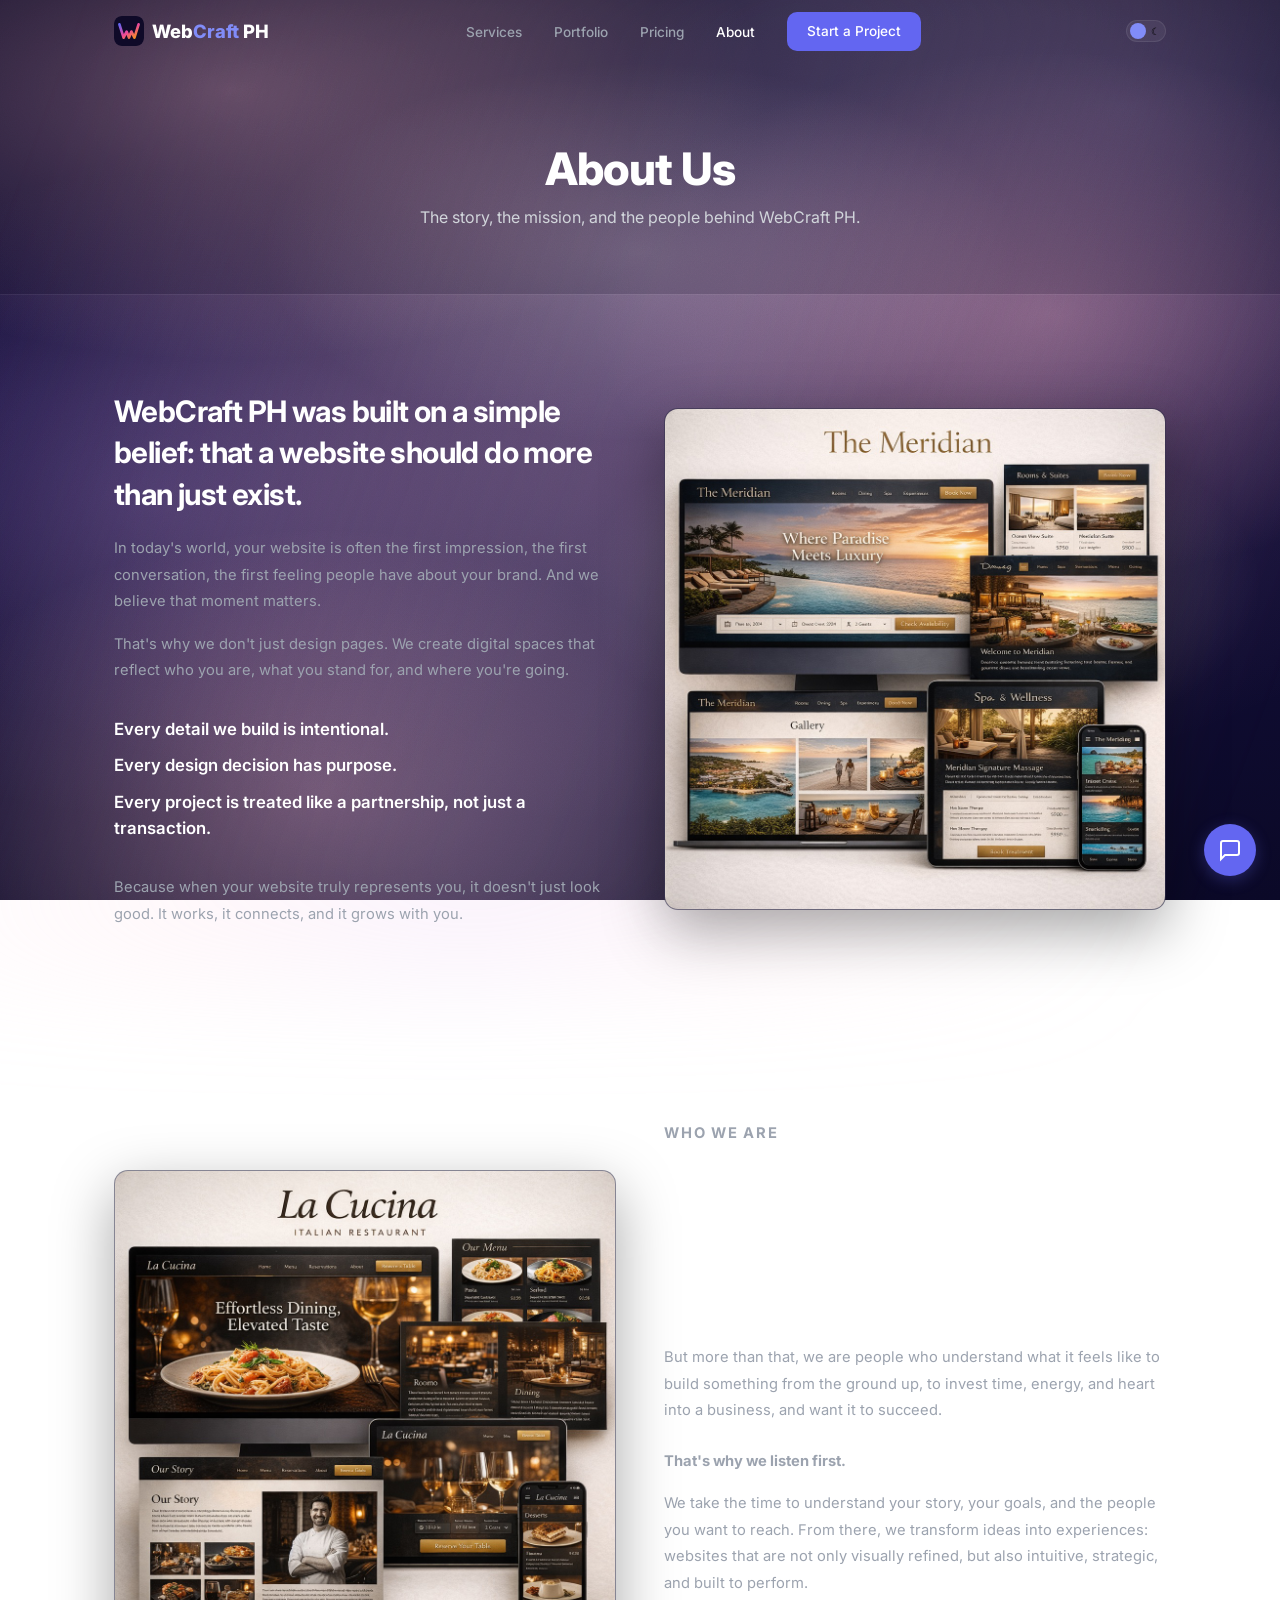
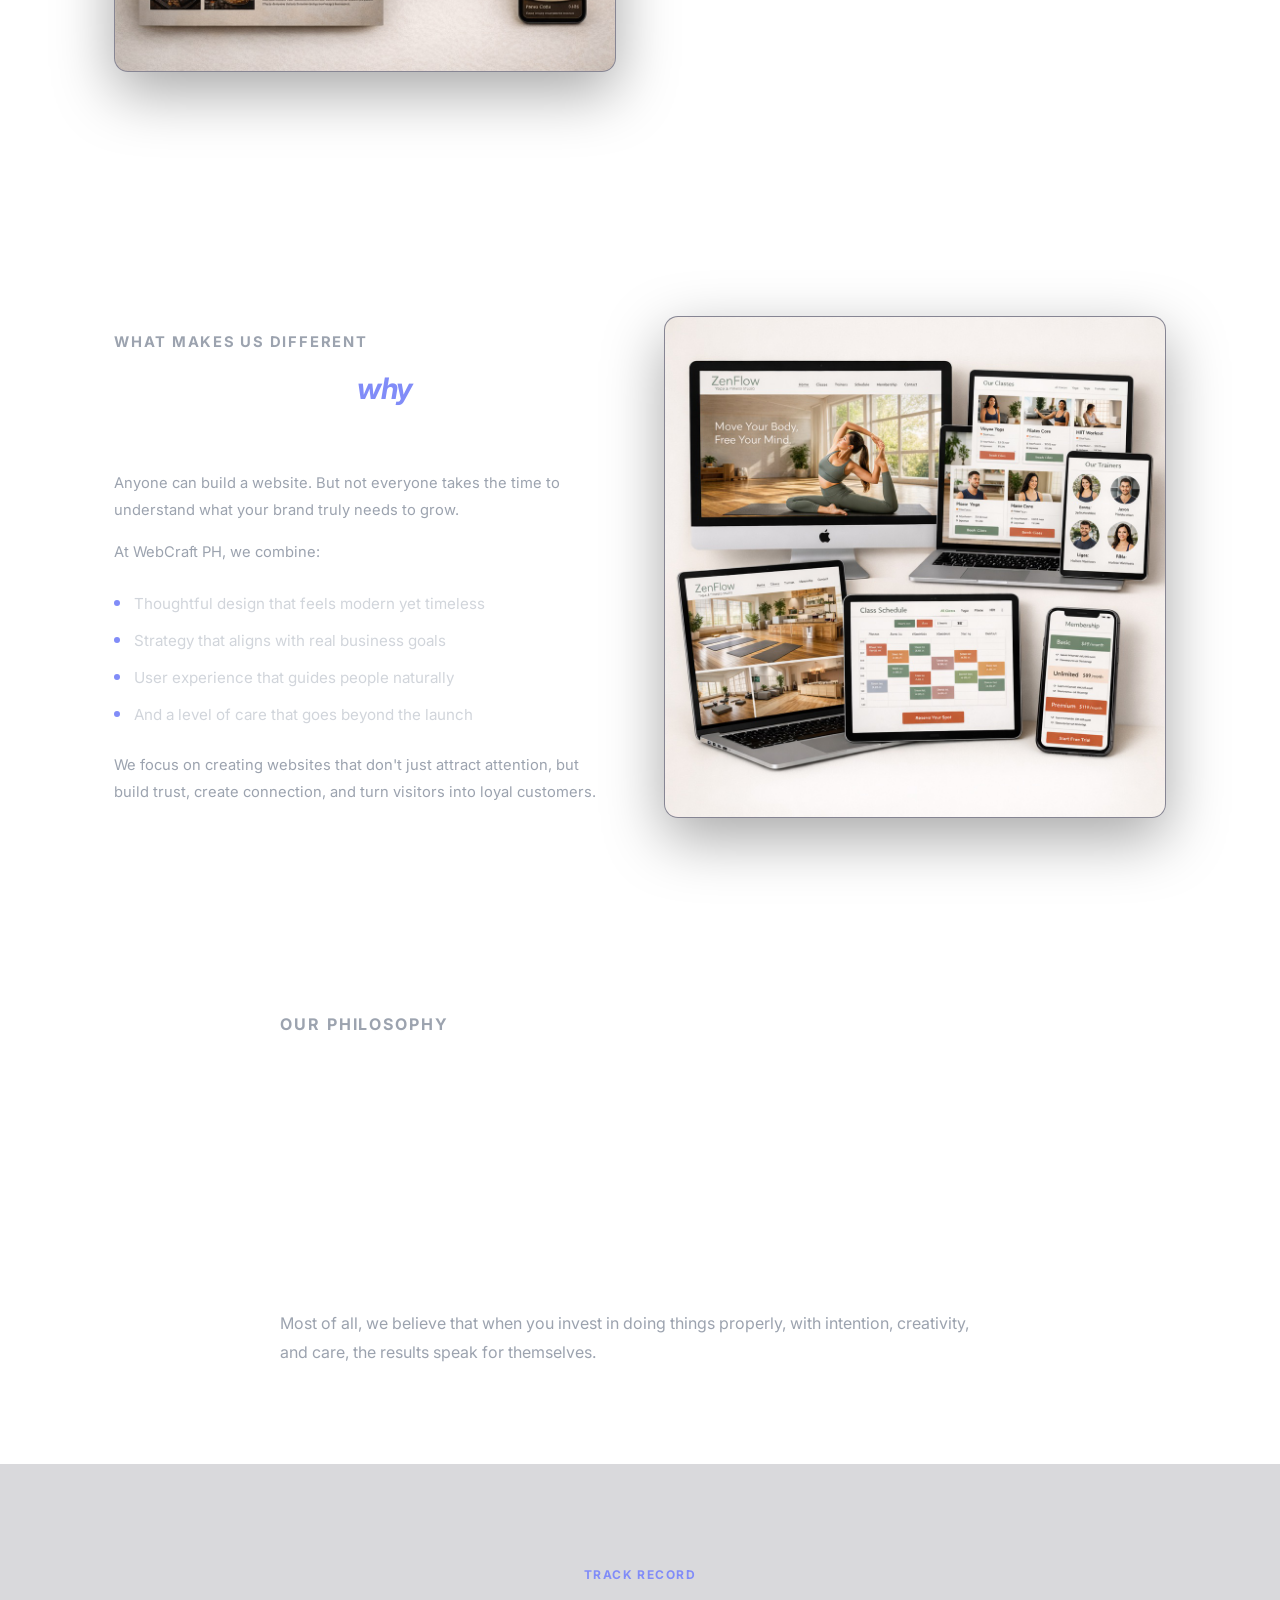
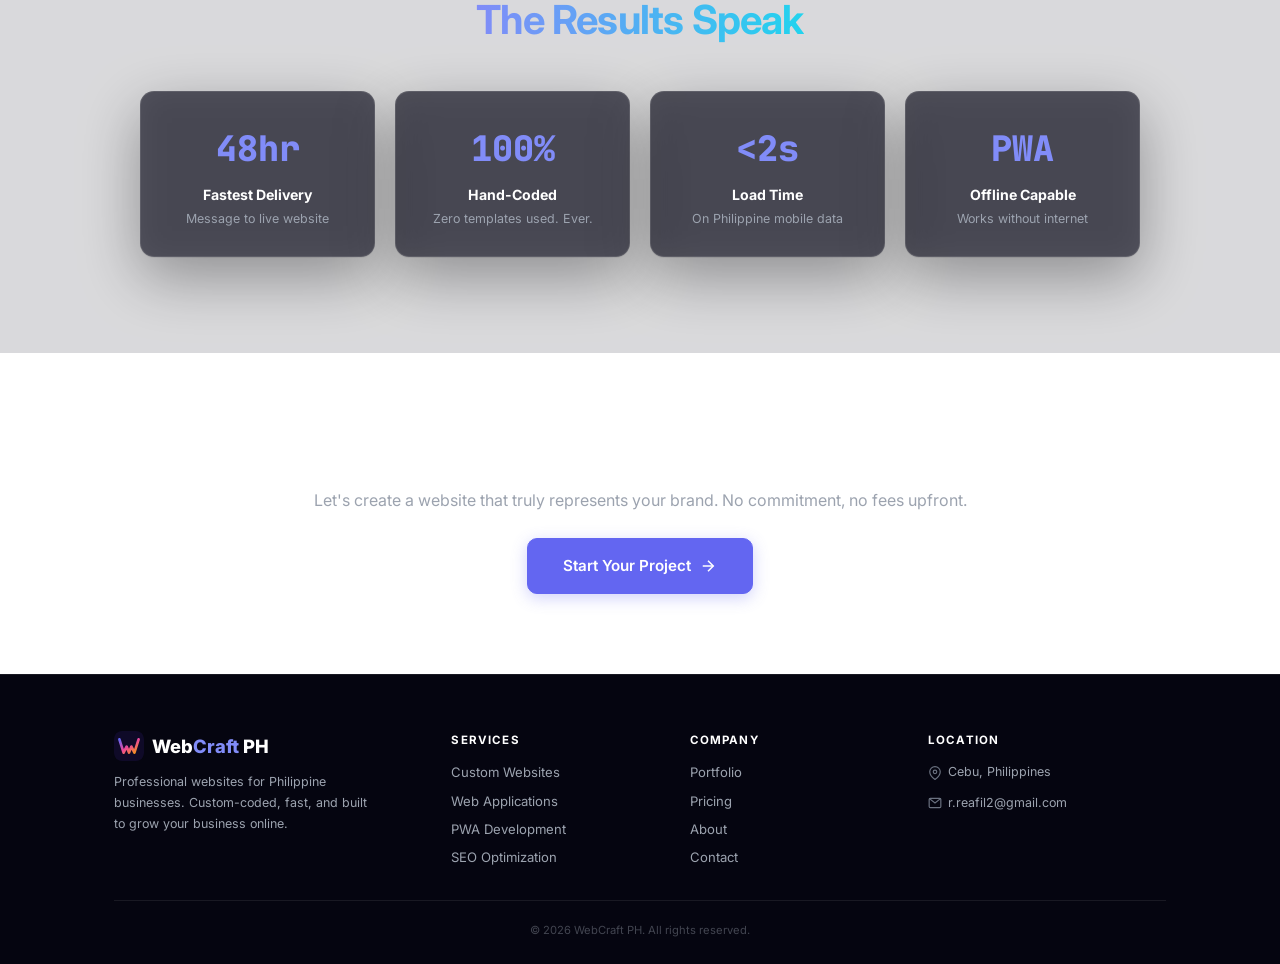
==== about.html @ 1ded0da6 "Wire new Chevron W logo site-wide — replace text W with SVG, update favicon" ====
<!DOCTYPE html>
<html lang="en">
<head>
    <meta charset="UTF-8">
    <meta name="viewport" content="width=device-width, initial-scale=1.0">
    <title>About | WebCraft PH</title>
    <meta name="description" content="We don't just design pages. We create digital spaces that reflect who you are, what you stand for, and where you're going.">
    <link rel="preconnect" href="https://fonts.googleapis.com">
    <link rel="preconnect" href="https://fonts.gstatic.com" crossorigin>
    <link href="https://fonts.googleapis.com/css2?family=Inter:wght@400;500;600;700;800;900&family=JetBrains+Mono:wght@400;500;700&display=swap" rel="stylesheet">
    <link rel="icon" href="images/logo.svg" type="image/svg+xml">
    <link rel="stylesheet" href="css/style.css">
</head>
<body class="page-about">

    <!-- NAV -->
    <nav class="nav" id="nav">
        <div class="container nav-inner">
            <a href="index.html" class="logo">
                <img src="images/logo.svg" class="logo-cube" alt="WebCraft PH" width="30" height="30">
                <span class="logo-text">Web<span class="logo-highlight">Craft</span> PH</span>
            </a>
            <button class="menu-toggle" id="menuToggle" aria-label="Menu">
                <span></span><span></span><span></span>
            </button>
            <ul class="nav-links" id="navLinks">
                <li><a href="index.html#services">Services</a></li>
                <li><a href="work.html">Portfolio</a></li>
                <li><a href="index.html#pricing">Pricing</a></li>
                <li><a href="about.html" class="active">About</a></li>
                <li><a href="contact.html#contact" class="btn btn-nav">Start a Project</a></li>
            </ul>
            <button class="theme-toggle" id="themeToggle" aria-label="Toggle theme">
                <span class="toggle-icon sun">&#9728;</span>
                <span class="toggle-icon moon">&#9790;</span>
            </button>
        </div>
    </nav>

    <!-- PAGE BANNER -->
    <section class="page-banner photo-section photo-about">
        <div class="container">
            <h1>About Us</h1>
            <p>The story, the mission, and the people behind WebCraft PH.</p>
        </div>
    </section>

    <!-- ABOUT US -->
    <section class="section">
        <div class="container">
            <div class="about-split reveal">
                <div class="about-text">
                    <h2>WebCraft PH was built on a simple belief: that a website should do more than just exist.</h2>
                    <p>In today's world, your website is often the first impression, the first conversation, the first feeling people have about your brand. And we believe that moment matters.</p>
                    <p>That's why we don't just design pages. We create digital spaces that reflect who you are, what you stand for, and where you're going.</p>
                    <div class="prose-emphasis">
                        <p>Every detail we build is intentional.</p>
                        <p>Every design decision has purpose.</p>
                        <p>Every project is treated like a partnership, not just a transaction.</p>
                    </div>
                    <p>Because when your website truly represents you, it doesn't just look good. It works, it connects, and it grows with you.</p>
                </div>
                <div class="about-image">
                    <img src="images/mockup-meridian.jpg" alt="The Meridian, Luxury Resort Website Concept" loading="lazy">
                </div>
            </div>
        </div>
    </section>

    <!-- WHO WE ARE -->
    <section class="section section-alt">
        <div class="container">
            <div class="about-split about-split-flip reveal">
                <div class="about-text">
                    <p class="section-tag">Who We Are</p>
                    <h2>We are a team of creators, thinkers, and builders who care deeply about helping brands show up with clarity and confidence online.</h2>
                    <p>But more than that, we are people who understand what it feels like to build something from the ground up, to invest time, energy, and heart into a business, and want it to succeed.</p>
                    <p class="prose-highlight">That's why we listen first.</p>
                    <p>We take the time to understand your story, your goals, and the people you want to reach. From there, we transform ideas into experiences: websites that are not only visually refined, but also intuitive, strategic, and built to perform.</p>
                    <div class="prose-emphasis">
                        <p>We don't believe in one-size-fits-all solutions.</p>
                        <p>We believe in crafting something that feels uniquely yours.</p>
                    </div>
                </div>
                <div class="about-image">
                    <img src="images/mockup-lacucina.jpg" alt="La Cucina, Italian Restaurant Website Concept" loading="lazy">
                </div>
            </div>
        </div>
    </section>

    <!-- WHAT MAKES US DIFFERENT -->
    <section class="section">
        <div class="container">
            <div class="about-split reveal">
                <div class="about-text">
                    <p class="section-tag">What Makes Us Different</p>
                    <h2>We care about the <em>why</em> behind your business.</h2>
                    <p>Anyone can build a website. But not everyone takes the time to understand what your brand truly needs to grow.</p>
                    <p>At WebCraft PH, we combine:</p>
                    <div class="prose-list">
                        <p>Thoughtful design that feels modern yet timeless</p>
                        <p>Strategy that aligns with real business goals</p>
                        <p>User experience that guides people naturally</p>
                        <p>And a level of care that goes beyond the launch</p>
                    </div>
                    <p>We focus on creating websites that don't just attract attention, but build trust, create connection, and turn visitors into loyal customers.</p>
                </div>
                <div class="about-image">
                    <img src="images/mockup-zenflow.jpg" alt="ZenFlow, Yoga & Fitness Studio Website Concept" loading="lazy">
                </div>
            </div>
        </div>
    </section>

    <!-- OUR PHILOSOPHY -->
    <section class="section section-alt">
        <div class="container">
            <div class="about-prose reveal">
                <p class="section-tag">Our Philosophy</p>
                <h2>We believe that good design is invisible. It feels natural, effortless, and right.</h2>
                <div class="prose-emphasis">
                    <p>We believe that simplicity is powerful.</p>
                    <p>We believe that clarity builds trust.</p>
                    <p>And we believe that the best digital experiences are the ones that make people stay.</p>
                </div>
                <p>Most of all, we believe that when you invest in doing things properly, with intention, creativity, and care, the results speak for themselves.</p>
            </div>
        </div>
    </section>

    <!-- RESULTS -->
    <section class="section photo-section photo-results">
        <div class="container">
            <div class="section-header reveal">
                <p class="section-tag">Track Record</p>
                <h2><span class="gradient-text">The Results Speak</span></h2>
            </div>
            <div class="results-grid reveal">
                <div class="result-card">
                    <div class="result-number">48hr</div>
                    <div class="result-label">Fastest Delivery</div>
                    <div class="result-detail">Message to live website</div>
                </div>
                <div class="result-card">
                    <div class="result-number">100%</div>
                    <div class="result-label">Hand-Coded</div>
                    <div class="result-detail">Zero templates used. Ever.</div>
                </div>
                <div class="result-card">
                    <div class="result-number">&lt;2s</div>
                    <div class="result-label">Load Time</div>
                    <div class="result-detail">On Philippine mobile data</div>
                </div>
                <div class="result-card">
                    <div class="result-number">PWA</div>
                    <div class="result-label">Offline Capable</div>
                    <div class="result-detail">Works without internet</div>
                </div>
            </div>
        </div>
    </section>

    <!-- CTA -->
    <section class="cta-banner">
        <div class="container reveal">
            <h2>Ready to Build Something Meaningful?</h2>
            <p>Let's create a website that truly represents your brand. No commitment, no fees upfront.</p>
            <a href="contact.html#contact" class="btn btn-primary btn-lg">Start Your Project <svg width="18" height="18" viewBox="0 0 24 24" fill="none" stroke="currentColor" stroke-width="2"><line x1="5" y1="12" x2="19" y2="12"/><polyline points="12 5 19 12 12 19"/></svg></a>
        </div>
    </section>

    <!-- FLOATING CHAT -->
    <a href="contact.html#contact" class="float-chat" id="floatChat" title="Start a project">
        <svg width="24" height="24" viewBox="0 0 24 24" fill="none" stroke="currentColor" stroke-width="2"><path d="M21 15a2 2 0 01-2 2H7l-4 4V5a2 2 0 012-2h14a2 2 0 012 2z"/></svg>
    </a>

    <!-- FOOTER -->
    <footer class="footer">
        <div class="container">
            <div class="footer-grid">
                <div class="footer-brand">
                    <a href="index.html" class="logo"><img src="images/logo.svg" class="logo-cube" alt="WebCraft PH" width="30" height="30"><span class="logo-text">Web<span class="logo-highlight">Craft</span> PH</span></a>
                    <p>Professional websites for Philippine businesses. Custom-coded, fast, and built to grow your business online.</p>
                </div>
                <div class="footer-col">
                    <h4>Services</h4>
                    <a href="index.html#services">Custom Websites</a>
                    <a href="index.html#services">Web Applications</a>
                    <a href="index.html#services">PWA Development</a>
                    <a href="index.html#services">SEO Optimization</a>
                </div>
                <div class="footer-col">
                    <h4>Company</h4>
                    <a href="work.html">Portfolio</a>
                    <a href="index.html#pricing">Pricing</a>
                    <a href="about.html">About</a>
                    <a href="contact.html#contact">Contact</a>
                </div>
                <div class="footer-col">
                    <h4>Location</h4>
                    <div class="footer-address"><svg width="14" height="14" viewBox="0 0 24 24" fill="none" stroke="currentColor" stroke-width="2"><path d="M21 10c0 7-9 13-9 13s-9-6-9-13a9 9 0 0118 0z"/><circle cx="12" cy="10" r="3"/></svg> Cebu, Philippines</div>
                    <div class="footer-address"><svg width="14" height="14" viewBox="0 0 24 24" fill="none" stroke="currentColor" stroke-width="2"><rect x="2" y="4" width="20" height="16" rx="2"/><path d="M22 4l-10 8L2 4"/></svg> r.reafil2@gmail.com</div>
                </div>
            </div>
            <div class="footer-bottom">
                <p>&copy; 2026 WebCraft PH. All rights reserved.</p>
            </div>
        </div>
    </footer>

    <script src="js/main.js"></script>
</body>
</html>
---- css/style.css ----
/* ========== RESET ========== */
*,*::before,*::after{box-sizing:border-box;margin:0;padding:0}

:root{
    --primary:#6366f1;--primary-dark:#4f46e5;--primary-light:#818cf8;
    --accent:#22d3ee;--green:#10b981;--purple:#a78bfa;--orange:#fb923c;
    --bg:#0a0a1a;--bg-alt:#111127;--bg-card:#16163a;
    --gray:#9ca3af;--gray-light:#d1d5db;--gray-dark:#6b7280;
    --white:#ffffff;
    --border:rgba(255,255,255,0.08);
    --radius:14px;--radius-sm:10px;--radius-xs:6px;
    --font:'Inter',system-ui,-apple-system,sans-serif;
    --mono:'JetBrains Mono','Fira Code',monospace;
}

html{scroll-behavior:smooth}
body{font-family:var(--font);color:var(--gray-light);line-height:1.65;background:var(--bg);-webkit-font-smoothing:antialiased;overflow-x:hidden}
.container{max-width:1100px;margin:0 auto;padding:0 1.5rem}
h1,h2,h3{line-height:1.15;letter-spacing:-0.02em;color:var(--white)}
h1{font-size:clamp(2.2rem,5.5vw,3.8rem);font-weight:800}
h2{font-size:clamp(1.6rem,3.5vw,2.5rem);font-weight:700}
h3{font-size:1.15rem;font-weight:600}
a{color:var(--primary-light);text-decoration:none}

/* ========== ANIMATIONS ========== */
.reveal{opacity:0;transform:translateY(30px);transition:opacity .7s ease,transform .7s ease}
.reveal.visible{opacity:1;transform:translateY(0)}

/* Staggered card animations */
.reveal.visible .bento-card,
.reveal.visible .proc-card,
.reveal.visible .p3-card,
.reveal.visible .result-card{opacity:0;animation:cardSlideUp .6s ease forwards}
.reveal.visible .bento-card:nth-child(1),.reveal.visible .proc-card:nth-child(1),.reveal.visible .p3-card:nth-child(1),.reveal.visible .result-card:nth-child(1){animation-delay:.05s}
.reveal.visible .bento-card:nth-child(2),.reveal.visible .proc-card:nth-child(2),.reveal.visible .p3-card:nth-child(2),.reveal.visible .result-card:nth-child(2){animation-delay:.12s}
.reveal.visible .bento-card:nth-child(3),.reveal.visible .proc-card:nth-child(3),.reveal.visible .p3-card:nth-child(3),.reveal.visible .result-card:nth-child(3){animation-delay:.19s}
.reveal.visible .bento-card:nth-child(4),.reveal.visible .result-card:nth-child(4){animation-delay:.26s}
.reveal.visible .bento-card:nth-child(5),.reveal.visible .result-card:nth-child(5){animation-delay:.33s}
.reveal.visible .result-card:nth-child(6){animation-delay:.4s}
@keyframes cardSlideUp{from{opacity:0;transform:translateY(24px)}to{opacity:1;transform:translateY(0)}}

/* Gradient text shimmer for key headings */
.gradient-text{background:linear-gradient(90deg,var(--primary-light),var(--accent),var(--purple),var(--primary-light));background-size:300% 100%;-webkit-background-clip:text;-webkit-text-fill-color:transparent;background-clip:text;animation:shimmer 6s ease infinite}
@keyframes shimmer{0%,100%{background-position:0% 50%}50%{background-position:100% 50%}}

/* Hero entrance sequence */
@keyframes heroFade{from{opacity:0}to{opacity:1}}
@keyframes heroSlide{from{opacity:0;transform:translateY(20px)}to{opacity:1;transform:translateY(0)}}

/* Trusted logos slide */
.trusted-logos{animation:fadeSlideRight 1s ease .3s both}
@keyframes fadeSlideRight{from{opacity:0;transform:translateX(-20px)}to{opacity:1;transform:translateX(0)}}

/* Showcase slide-in from sides */
.showcase.reveal{transform:translateX(-40px);opacity:0}
.showcase.showcase-flip.reveal{transform:translateX(40px);opacity:0}
.showcase.reveal.visible,.showcase.showcase-flip.reveal.visible{transform:translateX(0);opacity:1;transition:opacity .8s ease,transform .8s ease}

/* Floating badge pulse */
.showcase-badge{animation:badgePulse 3s ease infinite}
@keyframes badgePulse{0%,100%{box-shadow:0 0 0 0 transparent}50%{box-shadow:0 0 12px rgba(99,102,241,0.15)}}

/* Smooth hover lift on all interactive cards */
.showcase:hover{box-shadow:0 20px 60px rgba(0,0,0,0.3);border-color:rgba(99,102,241,0.15);transition:box-shadow .4s,border-color .4s}

/* ========== PHOTO SECTIONS ========== */
.photo-section{position:relative;overflow:hidden}
.photo-section::before{content:'';position:absolute;inset:0;z-index:0}
.photo-section .container{position:relative;z-index:1}

.photo-problem{background:url('../images/problem-bg.jpg') center/cover no-repeat fixed}
.photo-problem::before{background:rgba(6,6,20,0.85)}

.photo-process{background:url('../images/process-bg.jpg') center/cover no-repeat fixed}
.photo-process::before{background:rgba(6,6,20,0.82)}

.photo-about{background:url('../images/about-bg.jpg') center/cover no-repeat fixed}
.photo-about::before{background:rgba(6,6,20,0.82)}

.photo-results{background:url('../images/results-bg.jpg') center/cover no-repeat fixed}
.photo-results::before{background:rgba(6,6,20,0.78)}

.photo-contact{background:url('../images/contact-bg.jpg') center/cover no-repeat fixed}
.photo-contact::before{background:rgba(6,6,20,0.83)}

/* Disable parallax on mobile (performance) */
@media(max-width:768px){
    .photo-problem,.photo-process,.photo-about,.photo-results,.photo-contact{background-attachment:scroll}
}

.photo-section .section-header h2,.photo-section .section-header p:not(.section-tag),
.photo-section .contact-left h2,.photo-section .contact-left > p,
.photo-section .cp,.photo-section .contact-link{color:#e5e7eb}
.photo-section .section-header h2,.photo-section .contact-left h2{color:#ffffff}
.photo-section .result-card,.photo-section .about-card,.photo-section .contact-right{background:rgba(10,10,26,0.65);backdrop-filter:blur(16px);border-color:rgba(255,255,255,0.1)}
.photo-section .proc-card{background:rgba(10,10,26,0.7);backdrop-filter:blur(16px);border-color:rgba(255,255,255,0.1)}
.photo-section .problem-card{background:rgba(10,10,26,0.65);backdrop-filter:blur(16px);border-color:rgba(255,255,255,0.1)}

/* ========== BUTTONS ========== */
.btn{display:inline-flex;align-items:center;justify-content:center;gap:.5rem;padding:.75rem 1.8rem;border-radius:var(--radius-sm);font-weight:600;font-size:.9rem;cursor:pointer;transition:all .25s ease;border:1.5px solid transparent;text-align:center}
.btn-lg{padding:.9rem 2.2rem;font-size:.95rem}
.btn-primary{background:var(--primary);color:var(--white);border-color:var(--primary);box-shadow:0 4px 16px rgba(99,102,241,0.3)}
.btn-primary:hover{background:var(--primary-dark);border-color:var(--primary-dark);transform:translateY(-3px);box-shadow:0 12px 32px rgba(99,102,241,0.4)}
.btn-outline{background:transparent;color:var(--white);border-color:rgba(255,255,255,0.2)}
.btn-outline:hover{border-color:rgba(255,255,255,0.4);background:rgba(255,255,255,0.05);transform:translateY(-2px)}
.btn-sm{padding:.55rem 1.2rem;font-size:.82rem;border-radius:var(--radius-xs);gap:.35rem}
.btn-full{width:100%}
.btn-nav{background:var(--primary);color:var(--white)!important;padding:.45rem 1.2rem;border-radius:var(--radius-sm)}
.btn-nav:hover{background:var(--primary-dark);transform:translateY(-2px)}

.btn-green{background:#0e7c4a;color:var(--white);border-color:#0e7c4a}.btn-green:hover{background:#0a6038;transform:translateY(-2px)}
.btn-purple{background:#7c3aed;color:var(--white);border-color:#7c3aed}.btn-purple:hover{background:#6d28d9;transform:translateY(-2px)}
.btn-brown{background:#8B7355;color:var(--white);border-color:#8B7355}.btn-brown:hover{background:#6d5a43;transform:translateY(-2px)}
.btn-cyan{background:#0891b2;color:var(--white);border-color:#0891b2}.btn-cyan:hover{background:#0e7490;transform:translateY(-2px)}
.btn-amber{background:#d97706;color:var(--white);border-color:#d97706}.btn-amber:hover{background:#b45309;transform:translateY(-2px)}
.btn-emerald{background:#16a34a;color:var(--white);border-color:#16a34a}.btn-emerald:hover{background:#15803d;transform:translateY(-2px)}

/* ========== NAV ========== */
.nav{position:fixed;top:0;left:0;right:0;z-index:1000;padding:.75rem 0;transition:all .3s}
.nav.scrolled{background:rgba(10,10,26,0.95);backdrop-filter:blur(16px);border-bottom:1px solid var(--border)}
.nav-inner{display:flex;align-items:center;justify-content:space-between}
.logo{display:flex;align-items:center;gap:.5rem;color:var(--white);font-size:1.15rem;font-weight:800}
.logo-cube{display:inline-block;width:30px;height:30px;border-radius:8px;object-fit:contain}
.logo-highlight{color:var(--primary-light)}
.nav-links{display:flex;align-items:center;list-style:none;gap:2rem}
.nav-links a{color:var(--gray);font-weight:500;font-size:.85rem;transition:color .2s}
.nav-links a:hover{color:var(--white)}
.nav-links .btn::after{display:none}
.menu-toggle{display:none;flex-direction:column;justify-content:space-between;background:none;border:none;cursor:pointer;width:24px;height:16px}
.menu-toggle span{display:block;width:100%;height:2px;background:var(--white);border-radius:2px;transition:.3s}

/* ========== HERO (portrait style) ========== */
.hero-portrait{position:relative;min-height:100vh;padding:7rem 0 3rem;overflow:hidden;background:
    radial-gradient(ellipse 70% 50% at 20% 30%,#fde4ec 0%,rgba(253,228,236,0) 60%),
    radial-gradient(ellipse 55% 45% at 85% 20%,#f6a4bb 0%,rgba(246,164,187,0) 65%),
    radial-gradient(ellipse 60% 55% at 75% 85%,#a8235e 0%,rgba(168,35,94,0) 70%),
    radial-gradient(ellipse 50% 45% at 15% 95%,#c73666 0%,rgba(199,54,102,0) 65%),
    linear-gradient(160deg,#fce7ef 0%,#f4b3c7 35%,#d96288 65%,#8c1d4a 100%);
    color:#0f0f2e}
/* Grain overlay for premium texture (~4% opacity) */
.hero-portrait::before{content:"";position:absolute;inset:0;pointer-events:none;z-index:1;opacity:.18;mix-blend-mode:overlay;background-image:url("data:image/svg+xml,%3Csvg xmlns='http://www.w3.org/2000/svg' width='160' height='160'%3E%3Cfilter id='n'%3E%3CfeTurbulence type='fractalNoise' baseFrequency='0.9' numOctaves='2' stitchTiles='stitch'/%3E%3CfeColorMatrix values='0 0 0 0 0 0 0 0 0 0 0 0 0 0 0 0 0 0 0.55 0'/%3E%3C/filter%3E%3Crect width='100%25' height='100%25' filter='url(%23n)'/%3E%3C/svg%3E")}
/* Soft top fade to ease into the nav, bottom fade to next section */
.hero-portrait::after{content:"";position:absolute;inset:0;pointer-events:none;z-index:1;background:linear-gradient(180deg,rgba(253,228,236,0.35) 0%,rgba(255,255,255,0) 20%,rgba(255,255,255,0) 80%,rgba(140,29,74,0.18) 100%)}
.hero-portrait .hp-inner{position:relative;z-index:2;text-align:center;max-width:1200px}
/* Organic blurred shapes — silky 3D depth */
.hp-orb{position:absolute;border-radius:50%;filter:blur(90px);pointer-events:none;z-index:0;mix-blend-mode:screen}
.hp-orb-pink{width:620px;height:620px;top:-140px;right:-120px;background:radial-gradient(circle,#ffe1ea 0%,rgba(255,225,234,0) 70%)}
.hp-orb-lavender{width:720px;height:520px;top:35%;left:-180px;background:radial-gradient(ellipse,#ffb7ce 0%,rgba(255,183,206,0) 70%)}
.hp-orb-peach{width:520px;height:420px;bottom:-120px;right:15%;background:radial-gradient(ellipse,#ffd0a8 0%,rgba(255,208,168,0) 70%)}
/* Soft radial glow behind the face */
.hp-stage::before{content:"";position:absolute;left:50%;top:38%;transform:translate(-50%,-50%);width:min(640px,95%);height:min(640px,95%);background:radial-gradient(circle,rgba(255,237,230,0.7) 0%,rgba(255,200,220,0.35) 35%,rgba(255,200,220,0) 70%);filter:blur(20px);pointer-events:none;z-index:1}

.hp-eyebrow{display:inline-flex;align-items:center;gap:.6rem;font-size:.78rem;font-weight:700;letter-spacing:.04em;padding:.5rem 1.25rem;border-radius:50px;background:linear-gradient(90deg,rgba(255,255,255,0.88),rgba(255,235,245,0.88));backdrop-filter:blur(8px);margin-bottom:1.25rem;opacity:0;animation:heroFade .8s ease .2s forwards;position:relative;box-shadow:0 6px 22px rgba(180,40,100,0.18);color:#1a0e3a}
.hp-eyebrow::before{content:"";position:absolute;inset:0;border-radius:inherit;padding:1.5px;background:linear-gradient(90deg,#6366f1 0%,#ec4899 50%,#f59e0b 100%);-webkit-mask:linear-gradient(#000 0 0) content-box,linear-gradient(#000 0 0);-webkit-mask-composite:xor;mask:linear-gradient(#000 0 0) content-box,linear-gradient(#000 0 0);mask-composite:exclude;pointer-events:none}
.hp-eyebrow span{background:linear-gradient(90deg,#6366f1,#ec4899);-webkit-background-clip:text;background-clip:text;color:transparent;font-weight:800;font-size:1rem}

.hp-headline{font-family:'Inter',sans-serif;font-weight:900;font-size:clamp(2.8rem,8vw,6.2rem);line-height:.95;letter-spacing:-.02em;color:#0a0820;margin:0;text-transform:uppercase;opacity:0;animation:heroSlide .8s ease .35s forwards}
.hp-name{display:inline-block}
.hp-tag{font-family:Georgia,'Times New Roman',serif;font-style:italic;font-weight:400;font-size:clamp(1.6rem,4vw,3.2rem);color:#1a1433;margin:.35rem 0 0;opacity:0;animation:heroFade .8s ease .55s forwards}

.hp-stage{position:relative;margin:-1rem auto 0;height:clamp(420px,50vw,560px);max-width:1100px;opacity:0;animation:heroScale 1s ease .5s forwards}
@keyframes heroScale{from{opacity:0;transform:scale(.96)}to{opacity:1;transform:scale(1)}}
.hp-portrait{position:absolute;left:50%;bottom:0;transform:translateX(-50%);height:100%;width:auto;max-width:min(520px,90%);object-fit:contain;object-position:bottom center;z-index:2;filter:drop-shadow(0 30px 60px rgba(62,37,91,0.22))}

.hp-card{position:absolute;z-index:3;background:rgba(255,255,255,0.72);backdrop-filter:blur(14px);border:1px solid rgba(255,255,255,0.9);border-radius:20px;padding:1.1rem 1.25rem;box-shadow:0 16px 40px rgba(62,37,91,0.12);max-width:280px}
.hp-card-left{left:1rem;bottom:18%;animation:floatLeft 7s ease-in-out infinite}
.hp-card-right{right:1rem;bottom:24%;max-width:300px;animation:floatRight 8s ease-in-out infinite;text-align:left}
.hp-card p{font-size:.82rem;line-height:1.55;color:#4b4663;margin:.6rem 0 0}

.hp-card-head{display:flex;align-items:center;gap:.7rem}
.hp-avatars{display:flex}
.hp-av{width:26px;height:26px;border-radius:50%;border:2px solid #fff;margin-left:-8px;box-shadow:0 2px 6px rgba(0,0,0,0.08)}
.hp-av:first-child{margin-left:0}
.hp-av-1{background:linear-gradient(135deg,#f9a8d4,#ec4899)}
.hp-av-2{background:linear-gradient(135deg,#c4b5fd,#8b5cf6)}
.hp-av-3{background:linear-gradient(135deg,#fdba74,#f97316)}
.hp-card-stat{font-weight:800;font-size:1rem;color:#0a0820;line-height:1.1}
.hp-card-stat-sub{font-size:.7rem;color:#6b6583;margin-top:.15rem}

.hp-bookcall{display:inline-flex;align-items:center;gap:.6rem;margin-top:.9rem;padding:.7rem 1.25rem;background:#0a0820;color:#fff;border-radius:50px;font-weight:600;font-size:.9rem;text-decoration:none;transition:transform .25s ease,box-shadow .25s ease}
.hp-bookcall:hover{transform:translateY(-2px);box-shadow:0 12px 28px rgba(10,8,32,0.3)}
.hp-bookcall-icn{width:26px;height:26px;border-radius:50%;background:#fff;color:#0a0820;display:inline-flex;align-items:center;justify-content:center}

.hp-logos{display:flex;flex-wrap:wrap;justify-content:center;gap:1.5rem 2.2rem;padding-top:1.5rem;border-top:1px solid rgba(255,255,255,0.2);margin-top:.5rem;opacity:0;animation:heroFade 1s ease .9s forwards}
.hp-logo{font-size:.85rem;font-weight:700;color:#fff;letter-spacing:.02em;text-shadow:0 1px 3px rgba(80,10,40,0.35)}

@keyframes floatLeft{0%,100%{transform:translateY(0)}50%{transform:translateY(-10px)}}
@keyframes floatRight{0%,100%{transform:translateY(0)}50%{transform:translateY(-8px)}}

/* Light mode — hero keeps its own palette */
body.light-mode .hero-portrait{background:
    radial-gradient(ellipse 70% 50% at 20% 30%,#fde4ec 0%,rgba(253,228,236,0) 60%),
    radial-gradient(ellipse 55% 45% at 85% 20%,#f6a4bb 0%,rgba(246,164,187,0) 65%),
    radial-gradient(ellipse 60% 55% at 75% 85%,#a8235e 0%,rgba(168,35,94,0) 70%),
    radial-gradient(ellipse 50% 45% at 15% 95%,#c73666 0%,rgba(199,54,102,0) 65%),
    linear-gradient(160deg,#fce7ef 0%,#f4b3c7 35%,#d96288 65%,#8c1d4a 100%);
    color:#0f0f2e}

/* Nav adjustments when sitting over the light portrait hero */
body:has(.hero-portrait) .nav:not(.scrolled) .logo{color:#0a0820}
body:has(.hero-portrait) .nav:not(.scrolled) .nav-links a{color:#4b4663}
body:has(.hero-portrait) .nav:not(.scrolled) .nav-links a:hover{color:#6366f1}
body:has(.hero-portrait) .nav:not(.scrolled) .menu-toggle span{background:#0a0820}

/* ========== SECTIONS ========== */
.section{padding:6rem 0;position:relative}
.section-alt{background:var(--bg-alt)}
.section-header{text-align:center;margin-bottom:3rem}
.section-header p:not(.section-tag){color:var(--gray);font-size:1rem;margin-top:.5rem;max-width:460px;margin-left:auto;margin-right:auto}
.section-tag{font-size:.75rem;font-weight:700;color:var(--primary-light);text-transform:uppercase;letter-spacing:.12em;margin-bottom:.75rem;display:inline-block}

/* ========== TRUSTED BY ========== */
.trusted-section{padding:3rem 0;background:var(--bg-alt);border-top:1px solid var(--border);border-bottom:1px solid var(--border)}
.trusted-label{text-align:center;font-size:.75rem;font-weight:600;text-transform:uppercase;letter-spacing:.12em;color:var(--gray-dark);margin-bottom:1.5rem}
.trusted-logos{display:flex;align-items:center;justify-content:center;gap:2rem;flex-wrap:wrap}
.trusted-logo{display:flex;align-items:center;gap:.5rem;color:var(--gray);text-decoration:none;font-size:.82rem;font-weight:600;transition:all .25s;padding:.4rem .6rem;border-radius:var(--radius-xs)}
.trusted-logo:hover{color:var(--white);transform:translateY(-2px)}
.tl-icon{width:28px;height:28px;border-radius:7px;display:flex;align-items:center;justify-content:center;font-size:.72rem;font-weight:900;color:#fff;flex-shrink:0}

/* ========== PROBLEM ========== */
.problem-card{max-width:680px;margin:0 auto;background:var(--bg-card);border:1px solid var(--border);border-radius:var(--radius);padding:3rem;text-align:center}
.problem-card h2{font-size:clamp(1.2rem,2.8vw,1.65rem);margin-bottom:1rem}
.problem-card p{color:var(--gray);font-size:.92rem;max-width:500px;margin:0 auto;line-height:1.75}

/* ========== SERVICES SECTION ========== */
.services-section{position:relative;overflow:hidden}
.services-glow{position:absolute;top:50%;left:50%;transform:translate(-50%,-50%);width:700px;height:700px;background:radial-gradient(circle,rgba(99,102,241,0.06) 0%,transparent 70%);pointer-events:none;z-index:0}

/* ========== EXPERIENCE GRID ========== */
.exp-grid{display:grid;grid-template-columns:repeat(3,1fr);gap:1.5rem}
.exp-card{background:rgba(24,20,50,0.55);backdrop-filter:blur(18px);border:1px solid rgba(255,255,255,0.1);border-radius:32px 8px 32px 8px;padding:2rem;transition:transform .5s cubic-bezier(.2,.8,.2,1),box-shadow .4s ease,border-color .3s ease;position:relative;overflow:hidden}
.exp-card:nth-child(2){border-radius:8px 32px 8px 32px;transform:rotate(.8deg)}
.exp-card:nth-child(3){border-radius:32px 32px 8px 8px;transform:rotate(-.6deg)}
.exp-card:nth-child(4){border-radius:8px 8px 32px 32px;transform:rotate(.5deg)}
.exp-card:nth-child(5){border-radius:32px 8px 8px 32px;transform:rotate(-.4deg)}
.exp-card::before{content:"";position:absolute;inset:-1px;border-radius:inherit;padding:1px;background:linear-gradient(135deg,transparent 40%,rgba(236,72,153,0.4) 60%,rgba(99,102,241,0.4) 100%);-webkit-mask:linear-gradient(#000 0 0) content-box,linear-gradient(#000 0 0);-webkit-mask-composite:xor;mask:linear-gradient(#000 0 0) content-box,linear-gradient(#000 0 0);mask-composite:exclude;opacity:0;transition:opacity .4s ease;pointer-events:none}
.exp-card:hover{transform:translateY(-8px) rotate(0deg);border-color:rgba(255,255,255,0.18);box-shadow:0 28px 70px rgba(236,72,153,0.18),0 10px 30px rgba(99,102,241,0.12)}
.exp-card:hover::before{opacity:1}
.exp-card h3{font-size:1.1rem;margin-bottom:.5rem}
.exp-card p{color:var(--gray);font-size:.88rem;line-height:1.7}

/* Icon circles */
.exp-icon-wrap{width:48px;height:48px;border-radius:12px;display:flex;align-items:center;justify-content:center;margin-bottom:1.25rem;background:rgba(99,102,241,0.1);color:var(--primary-light);border:1px solid rgba(99,102,241,0.15)}
.exp-icon-cyan{background:rgba(34,211,238,0.08);color:var(--accent);border-color:rgba(34,211,238,0.15)}
.exp-icon-purple{background:rgba(167,139,250,0.08);color:var(--purple);border-color:rgba(167,139,250,0.15)}
.exp-icon-green{background:rgba(16,185,129,0.08);color:var(--green);border-color:rgba(16,185,129,0.15)}
.exp-icon-warm{background:rgba(251,146,60,0.08);color:var(--orange);border-color:rgba(251,146,60,0.15)}

/* Hero card */
.exp-hero{grid-row:span 2;display:flex;flex-direction:column;background:linear-gradient(160deg,rgba(24,20,50,0.65) 0%,rgba(99,102,241,0.18) 100%);border-color:rgba(99,102,241,0.25);border-radius:40px 12px 40px 12px;transform:rotate(-.3deg)}
.exp-wide{transform:none !important;border-radius:32px !important}
.exp-hero h3{font-size:1.35rem}
.exp-hero p{font-size:.95rem;flex:1}
.exp-hero .exp-icon-wrap{width:56px;height:56px;border-radius:14px}
.exp-link{display:inline-flex;align-items:center;gap:.4rem;margin-top:1.25rem;font-size:.85rem;font-weight:600;color:var(--primary-light);transition:gap .2s}
.exp-link:hover{gap:.7rem}

/* Wide card */
.exp-wide{grid-column:span 3}
.exp-wide-inner{display:grid;grid-template-columns:1fr auto;gap:2.5rem;align-items:center}
.exp-tags{display:flex;flex-direction:column;gap:.5rem}
.exp-tags span{display:inline-block;padding:.5rem 1rem;font-size:.78rem;font-weight:600;color:var(--gray-light);background:rgba(255,255,255,0.03);border:1px solid var(--border);border-radius:50px;text-align:center;transition:border-color .3s}
.exp-tags span:hover{border-color:rgba(99,102,241,0.25)}

/* Light mode */
body.light-mode .exp-card{background:#fff;border-color:#e5e7eb}
body.light-mode .exp-hero{background:linear-gradient(160deg,#fff 0%,rgba(99,102,241,0.04) 100%);border-color:rgba(99,102,241,0.15)}
body.light-mode .exp-tags span{background:#f9fafb;border-color:#e5e7eb}

@media(max-width:900px){
    .exp-grid{grid-template-columns:1fr 1fr}
    .exp-hero{grid-row:span 1}
    .exp-wide{grid-column:span 2}
    .exp-wide-inner{grid-template-columns:1fr}
}
@media(max-width:768px){
    .exp-grid{grid-template-columns:1fr}
    .exp-wide{grid-column:span 1}
}

/* ========== PORTFOLIO SHOWCASE ========== */
.showcase{display:grid;grid-template-columns:1fr 1fr;gap:3rem;align-items:center;margin-bottom:4rem;padding:2.5rem;background:var(--bg-card);border-radius:var(--radius);border:1px solid var(--border)}
.showcase:last-of-type{margin-bottom:0}
.showcase-flip{direction:rtl}
.showcase-flip > *{direction:ltr}
.showcase-visual{position:relative}

/* Browser mock */
.browser-mock{border-radius:10px;overflow:hidden;box-shadow:0 16px 48px rgba(0,0,0,0.3);border:1px solid rgba(255,255,255,0.06)}
.bm-bar{display:flex;align-items:center;gap:10px;padding:.5rem .85rem;background:#1a1a30}
.bm-dots{display:flex;gap:5px}
.bm-dots i{width:8px;height:8px;border-radius:50%;display:block}
.bm-dots i:nth-child(1){background:#ff5f57}
.bm-dots i:nth-child(2){background:#febc2e}
.bm-dots i:nth-child(3){background:#28c840}
.bm-url{display:flex;align-items:center;gap:5px;flex:1;background:rgba(255,255,255,0.05);padding:.2rem .6rem;border-radius:4px;font-size:.68rem;font-family:var(--mono);color:var(--gray)}
.bm-url svg{opacity:.5;flex-shrink:0}
.bm-body{padding:1.25rem;min-height:220px}
.crm-body{background:linear-gradient(160deg,#7c3aed,#5b21b6)}
.bm-body-iframe{height:240px;overflow:hidden;position:relative}
.bm-body-iframe iframe{width:200%;height:200%;border:none;transform:scale(0.5);transform-origin:top left;pointer-events:none}

/* Mock elements */
.mock-nav{height:6px;background:rgba(255,255,255,0.15);border-radius:3px;width:100%;margin-bottom:1rem}
.mock-hero-section{margin-bottom:1.25rem}
.mock-h1{height:10px;background:rgba(255,255,255,0.35);border-radius:4px;width:80%;margin-bottom:.4rem}
.mock-h1.short{width:55%}
.mock-p{height:5px;background:rgba(255,255,255,0.12);border-radius:3px;width:65%;margin:.6rem 0}
.mock-btn-row{display:flex;gap:.4rem;margin-top:.6rem}
.mock-btn{height:16px;width:60px;background:rgba(255,255,255,0.25);border-radius:4px}
.mock-btn.ghost{background:transparent;border:1px solid rgba(255,255,255,0.2)}
.mock-cards{display:grid;grid-template-columns:repeat(3,1fr);gap:.5rem}
.mock-listing{background:rgba(255,255,255,0.08);border-radius:6px;overflow:hidden;border:1px solid rgba(255,255,255,0.06)}
.mock-img{height:40px;background:rgba(255,255,255,0.1)}
.mock-info{padding:.4rem}
.mock-line{height:4px;background:rgba(255,255,255,0.15);border-radius:2px;margin-bottom:.25rem}
.mock-line.sm{width:60%}

/* Showcase info */
.showcase-badge{display:inline-flex;align-items:center;gap:.4rem;font-size:.68rem;font-weight:700;text-transform:uppercase;letter-spacing:.08em;padding:.25rem .7rem;border-radius:50px;margin-bottom:.6rem}
.badge-pulse{width:6px;height:6px;border-radius:50%;animation:dotPulse 2s infinite}
.badge-green{background:rgba(14,124,74,0.1);color:#10b981}.pulse-green{background:#10b981}
.badge-purple{background:rgba(124,58,237,0.1);color:#8b5cf6}.pulse-purple{background:#8b5cf6}
.badge-brown{background:rgba(139,115,85,0.1);color:#a08b6b}.pulse-brown{background:#8B7355}
.badge-cyan{background:rgba(8,145,178,0.1);color:#22d3ee}.pulse-cyan{background:#06b6d4}
.badge-amber{background:rgba(217,119,6,0.1);color:#f59e0b}.pulse-amber{background:#f59e0b}
.badge-emerald{background:rgba(22,163,74,0.1);color:#22c55e}.pulse-emerald{background:#22c55e}
.showcase-info h3{font-size:1.5rem;margin-bottom:.4rem}
.showcase-info > p{color:var(--gray);font-size:.88rem;margin-bottom:1rem;line-height:1.65}
.feature-list{display:grid;grid-template-columns:1fr 1fr;gap:.3rem .6rem;margin-bottom:1rem}
.fl{display:flex;align-items:center;gap:.35rem;font-size:.78rem;color:var(--gray-light)}
.fl-check{font-size:.65rem;font-weight:800;color:var(--green);flex-shrink:0}
.tech-stack{display:flex;gap:.3rem;flex-wrap:wrap;margin-bottom:1rem}
.tech-stack span{font-family:var(--mono);font-size:.62rem;font-weight:600;padding:.2rem .55rem;border-radius:50px;background:rgba(99,102,241,0.06);color:var(--primary-light);border:1px solid rgba(99,102,241,0.1)}

/* ========== PROCESS ========== */
.process-cards{display:grid;grid-template-columns:1fr auto 1fr auto 1fr;gap:1rem;align-items:start;max-width:880px;margin:0 auto}
.proc-card{background:var(--bg-card);border:1px solid var(--border);border-radius:var(--radius);padding:2rem;transition:all .3s}
.proc-card:hover{border-color:rgba(99,102,241,0.2);transform:translateY(-3px)}
.proc-num{font-family:var(--mono);font-size:2.5rem;font-weight:800;color:var(--primary-light);opacity:.4;line-height:1;margin-bottom:.75rem}
.proc-card h3{margin-bottom:.4rem}
.proc-card p{color:var(--gray);font-size:.83rem;margin-bottom:.75rem;line-height:1.65}
.proc-tag{display:inline-block;font-size:.7rem;font-weight:600;color:var(--primary-light);background:rgba(99,102,241,0.08);border:1px solid rgba(99,102,241,0.15);padding:.2rem .55rem;border-radius:50px}
.proc-arrow{color:var(--gray-dark);align-self:center;margin-top:1.5rem;opacity:.3}

/* ========== PRICING ========== */
.p3-grid{display:grid;grid-template-columns:repeat(3,1fr);gap:1.25rem;align-items:stretch}
.p3-card{position:relative;background:var(--bg-card);border:1px solid var(--border);border-radius:var(--radius);padding:0 1.75rem 2rem;text-align:center;display:flex;flex-direction:column;transition:all .3s}
.p3-card:hover{transform:translateY(-6px);border-color:rgba(255,255,255,0.12)}
.p3-featured{border-color:rgba(99,102,241,0.3);z-index:2;transform:scale(1.03)}
.p3-featured:hover{transform:scale(1.03) translateY(-6px)}
.p3-color-bar{height:4px;margin:0 -1.75rem;margin-bottom:1.75rem;border-radius:0 0 0 0}
.bar-blue{background:linear-gradient(90deg,#3b82f6,#60a5fa)}
.bar-indigo{background:linear-gradient(90deg,var(--primary),var(--accent))}
.bar-cyan{background:linear-gradient(90deg,#06b6d4,#22d3ee)}
.p3-pop-label{position:absolute;top:14px;right:-30px;background:linear-gradient(135deg,#f59e0b,#f97316);color:#fff;font-size:.58rem;font-weight:800;text-transform:uppercase;letter-spacing:.1em;padding:.3rem 2.2rem;transform:rotate(45deg);z-index:5}
.p3-badge{display:inline-block;font-size:.68rem;font-weight:800;text-transform:uppercase;letter-spacing:.14em;padding:.35rem 1rem;border-radius:50px;margin-bottom:.5rem}
.badge-blue{background:rgba(59,130,246,0.1);color:#60a5fa;border:1px solid rgba(59,130,246,0.15)}
.badge-indigo{background:rgba(99,102,241,0.1);color:var(--primary-light);border:1px solid rgba(99,102,241,0.15)}
.badge-teal{background:rgba(6,182,212,0.1);color:#22d3ee;border:1px solid rgba(6,182,212,0.15)}
.p3-pages{font-size:.75rem;color:var(--gray-dark);margin-bottom:.75rem;text-transform:uppercase;letter-spacing:.05em}
.p3-price-block{margin-bottom:.2rem;line-height:1}
.p3-peso{font-size:1.2rem;font-weight:700;color:var(--gray);font-family:var(--mono);vertical-align:super}
.p3-amount{font-size:3.4rem;font-weight:900;color:var(--white);font-family:var(--mono);letter-spacing:-0.02em}
.p3-amount-featured{color:var(--primary-light)}
.p3-plus{font-size:1.6rem;font-weight:700;color:var(--gray)}
.p3-onetime{font-size:.65rem;font-weight:700;text-transform:uppercase;letter-spacing:.1em;color:var(--gray-dark);margin-bottom:.6rem}
.p3-delivery{display:inline-flex;align-items:center;gap:.35rem;font-size:.75rem;font-weight:600;color:var(--green);background:rgba(16,185,129,0.06);border:1px solid rgba(16,185,129,0.12);padding:.3rem .85rem;border-radius:50px;margin-bottom:1rem}
.p3-delivery svg{flex-shrink:0}
.p3-divider{height:1px;background:var(--border);margin-bottom:1rem}
.p3-includes{font-size:.68rem;font-weight:700;text-transform:uppercase;letter-spacing:.1em;color:var(--gray-dark);margin-bottom:.6rem;text-align:left}
.p3-list{list-style:none;flex:1;display:flex;flex-direction:column;gap:.45rem;margin-bottom:1.75rem;text-align:left}
.p3-list li{display:flex;align-items:center;gap:.5rem;font-size:.83rem;color:var(--gray-light)}
.p3-check{font-weight:800;font-size:.65rem;flex-shrink:0;width:20px;height:20px;display:flex;align-items:center;justify-content:center;border-radius:50%;border:1px solid}
.check-blue{color:#60a5fa;background:rgba(59,130,246,0.08);border-color:rgba(59,130,246,0.15)}
.check-indigo{color:var(--primary-light);background:rgba(99,102,241,0.08);border-color:rgba(99,102,241,0.15)}
.check-teal{color:#22d3ee;background:rgba(34,211,238,0.08);border-color:rgba(34,211,238,0.15)}
.p3-btn{width:100%;padding:.85rem 1.5rem;border-radius:10px;font-weight:700;font-size:.88rem;background:rgba(255,255,255,0.03);border:1.5px solid var(--border);color:var(--gray-light);transition:all .25s}
.p3-btn:hover{background:rgba(255,255,255,0.06);border-color:rgba(255,255,255,0.15);transform:translateY(-2px);color:var(--white)}
.p3-guarantee{display:flex;align-items:center;justify-content:center;gap:1.5rem;margin-top:2.5rem;flex-wrap:wrap;background:rgba(255,255,255,0.02);border:1px solid var(--border);border-radius:10px;padding:1rem 1.5rem}
.p3-g-item{display:flex;align-items:center;gap:.4rem;font-size:.78rem;color:var(--gray);font-weight:600}
.p3-g-item svg{color:var(--primary-light);flex-shrink:0}
.p3-g-item em{color:var(--gray-dark);font-style:normal;font-weight:400}
.p3-g-divider{width:1px;height:18px;background:var(--border)}

/* ========== COMPARISON TABLE ========== */
.compare-grid{display:grid;grid-template-columns:1fr auto 1fr;gap:1.5rem;max-width:760px;margin:0 auto;align-items:start}
.compare-col{display:flex;flex-direction:column;gap:.5rem}
.compare-header{font-size:.78rem;font-weight:700;text-transform:uppercase;letter-spacing:.08em;padding:.65rem 1rem;border-radius:var(--radius-sm);margin-bottom:.2rem;text-align:center;background:rgba(255,255,255,0.03);color:var(--gray-dark);border:1px solid var(--border)}
.compare-header-us{background:rgba(99,102,241,0.08);color:var(--primary-light);border-color:rgba(99,102,241,0.2)}
.compare-item{padding:.55rem .85rem;border-radius:var(--radius-xs);font-size:.83rem;display:flex;align-items:center;gap:.4rem}
.compare-item.bad{background:rgba(255,255,255,0.02);color:var(--gray-dark);border:1px solid var(--border)}
.compare-item.bad::before{content:"\2717";color:#ef4444;font-weight:800;font-size:.72rem;flex-shrink:0}
.compare-item.good{background:rgba(99,102,241,0.04);color:var(--gray-light);border:1px solid rgba(99,102,241,0.1)}
.compare-item.good::before{content:"\2713";color:var(--green);font-weight:800;font-size:.72rem;flex-shrink:0}
.compare-vs{font-family:var(--mono);font-size:.85rem;font-weight:800;color:var(--gray-dark);align-self:center;background:rgba(255,255,255,0.03);border:1px solid var(--border);border-radius:50%;width:40px;height:40px;display:flex;align-items:center;justify-content:center;margin-top:1.5rem}

/* ========== PRICE CALCULATOR ========== */
.calc-card{display:grid;grid-template-columns:1.3fr 1fr;gap:2.5rem;background:var(--bg-card);border:1px solid var(--border);border-radius:var(--radius);padding:2rem;max-width:800px;margin:0 auto}
.calc-group{margin-bottom:1.25rem}
.calc-group label{display:block;font-weight:600;font-size:.85rem;margin-bottom:.6rem;color:var(--white)}
.calc-range{width:100%;-webkit-appearance:none;appearance:none;height:5px;background:rgba(255,255,255,0.08);border-radius:5px;outline:none}
.calc-range::-webkit-slider-thumb{-webkit-appearance:none;width:20px;height:20px;border-radius:50%;background:var(--primary);cursor:pointer}
.calc-range-labels{display:flex;justify-content:space-between;font-size:.7rem;color:var(--gray-dark);margin-top:.3rem;font-family:var(--mono)}
.calc-range-labels span:nth-child(2){color:var(--primary-light);font-weight:700;font-size:.82rem}
.calc-checks{display:flex;flex-direction:column;gap:.4rem}
.calc-check{display:flex;align-items:center;gap:.5rem;cursor:pointer;font-size:.83rem;color:var(--gray);transition:color .2s}
.calc-check:hover{color:var(--white)}
.calc-check input[type="checkbox"]{width:16px;height:16px;accent-color:var(--primary);cursor:pointer}
.calc-check span{user-select:none}
.calc-result{display:flex;flex-direction:column;align-items:center;justify-content:center;text-align:center;background:rgba(99,102,241,0.04);border:1px solid rgba(99,102,241,0.1);border-radius:var(--radius-sm);padding:1.5rem}
.calc-result-label{font-size:.72rem;text-transform:uppercase;letter-spacing:.1em;color:var(--gray-dark);margin-bottom:.4rem}
.calc-price{font-family:var(--mono);font-size:3rem;font-weight:900;color:var(--primary-light);line-height:1}
.calc-note{font-size:.72rem;color:var(--gray-dark);margin-top:.25rem}

/* ========== ABOUT ========== */
.about-card{display:grid;grid-template-columns:260px 1fr;gap:3rem;align-items:center;max-width:860px;margin:0 auto;background:var(--bg-card);border:1px solid var(--border);border-radius:var(--radius);padding:2.5rem}
.about-left{text-align:center}
.about-avatar{width:90px;height:90px;margin:0 auto 1rem}
.about-avatar-inner{width:100%;height:100%;border-radius:50%;background:var(--primary);display:flex;align-items:center;justify-content:center;font-size:2rem;font-weight:900;color:var(--white)}
.about-name{font-size:1.2rem;font-weight:800;color:var(--white);margin-bottom:.15rem}
.about-title{font-size:.78rem;color:var(--gray);margin-bottom:1rem}
.about-badges{display:flex;flex-direction:column;gap:.4rem;align-items:center}
.about-badge{display:inline-flex;align-items:center;gap:.35rem;font-size:.7rem;font-weight:600;color:var(--primary-light);background:rgba(99,102,241,0.06);border:1px solid rgba(99,102,241,0.12);padding:.3rem .7rem;border-radius:50px}
.about-badge svg{opacity:.7}
.about-right p{color:var(--gray);font-size:.92rem;line-height:1.75;margin-bottom:.85rem}
.about-right p strong{color:var(--white);font-weight:700}
.about-right p:last-of-type{margin-bottom:1.5rem}
.about-cta{display:flex;gap:.6rem;flex-wrap:wrap}

/* ========== RESULTS (replaces testimonials) ========== */
.results-grid{display:grid;grid-template-columns:repeat(4,1fr);gap:1.25rem;max-width:1000px;margin:0 auto}
.result-card{background:var(--bg-card);border:1px solid var(--border);border-radius:var(--radius);padding:1.75rem;text-align:center;transition:all .3s}
.result-card:hover{border-color:rgba(99,102,241,0.2);transform:translateY(-3px)}
.result-number{font-family:var(--mono);font-size:2.2rem;font-weight:900;color:var(--primary-light);margin-bottom:.3rem}
.result-label{font-size:.88rem;font-weight:700;color:var(--white);margin-bottom:.25rem}
.result-detail{font-size:.78rem;color:var(--gray);line-height:1.5}

/* ========== FAQ ========== */
.faq-list{max-width:660px;margin:0 auto;display:flex;flex-direction:column;gap:.4rem}
.faq-item{border:1px solid var(--border);border-radius:var(--radius-sm);overflow:hidden;transition:border-color .3s}
.faq-item.active{border-color:rgba(99,102,241,0.25)}
.faq-q{width:100%;display:flex;align-items:center;justify-content:space-between;padding:1rem 1.25rem;background:var(--bg-card);border:none;color:var(--white);font-family:var(--font);font-size:.9rem;font-weight:600;cursor:pointer;text-align:left;transition:background .2s}
.faq-q:hover{background:rgba(255,255,255,0.03)}
.faq-icon{font-size:1.2rem;color:var(--primary-light);transition:transform .3s;flex-shrink:0;margin-left:.75rem}
.faq-item.active .faq-icon{transform:rotate(45deg)}
.faq-a{max-height:0;overflow:hidden;transition:max-height .4s ease,padding .3s}
.faq-item.active .faq-a{max-height:200px;padding:0 1.25rem 1rem}
.faq-a p{color:var(--gray);font-size:.85rem;line-height:1.7}

/* ========== CONTACT ========== */
.contact-wrapper{display:grid;grid-template-columns:1fr 1fr;gap:3rem;align-items:start;max-width:900px;margin:0 auto}
.contact-left h2{text-align:left;margin-bottom:.6rem;font-size:clamp(1.4rem,3vw,2rem)}
.contact-left > p{color:var(--gray);font-size:.9rem;margin-bottom:1.25rem;line-height:1.7}
.contact-perks{display:flex;flex-direction:column;gap:.4rem;margin-bottom:1.5rem}
.cp{display:flex;align-items:center;gap:.5rem;font-size:.85rem;color:var(--gray)}
.cp-dot{width:7px;height:7px;border-radius:50%;background:var(--green)}
.contact-details{margin-bottom:1rem}
.contact-link{display:inline-flex;align-items:center;gap:.4rem;color:var(--primary-light);font-size:.85rem;font-weight:500;transition:color .2s}
.contact-link:hover{color:var(--accent)}
.contact-link svg{flex-shrink:0;opacity:.7}
.contact-right{background:var(--bg-card);padding:1.75rem;border-radius:var(--radius);border:1px solid var(--border)}
.form-group{margin-bottom:.85rem}
.form-group label{display:block;font-weight:600;font-size:.78rem;margin-bottom:.3rem;color:var(--gray-light)}
.optional{color:var(--gray-dark);font-weight:400}
.form-group input,.form-group textarea{width:100%;padding:.65rem .85rem;border:1.5px solid var(--border);border-radius:var(--radius-xs);font-family:var(--font);font-size:.88rem;transition:all .2s;background:var(--bg);color:var(--white)}
.form-group input:focus,.form-group textarea:focus{outline:none;border-color:var(--primary);box-shadow:0 0 0 3px rgba(99,102,241,0.1)}
.form-group input::placeholder,.form-group textarea::placeholder{color:var(--gray-dark)}
#form-status{margin-top:.6rem;font-weight:600;font-size:.82rem}
.form-status-msg{display:flex;align-items:center;gap:.5rem;padding:.75rem 1rem;border-radius:var(--radius-xs);animation:statusSlide .3s ease-out}
.form-status-msg svg{flex-shrink:0}
.form-success{background:rgba(16,185,129,0.08);border:1px solid rgba(16,185,129,0.2);color:var(--green)}
.form-error{background:rgba(239,68,68,0.08);border:1px solid rgba(239,68,68,0.2);color:#ef4444}
.form-status-fade{opacity:0;transition:opacity .8s}
@keyframes statusSlide{from{opacity:0;transform:translateY(6px)}to{opacity:1;transform:translateY(0)}}
.btn-spinner{width:16px;height:16px;border:2px solid rgba(255,255,255,0.3);border-top-color:#fff;border-radius:50%;animation:spin .6s linear infinite;flex-shrink:0}
@keyframes spin{to{transform:rotate(360deg)}}

/* ========== FLOATING CHAT ========== */
.float-chat{position:fixed;bottom:1.5rem;right:1.5rem;z-index:999;width:52px;height:52px;background:var(--primary);color:var(--white);border-radius:50%;display:flex;align-items:center;justify-content:center;box-shadow:0 4px 16px rgba(99,102,241,0.3);transition:all .25s}
.float-chat:hover{transform:translateY(-3px);box-shadow:0 6px 24px rgba(99,102,241,0.35);color:var(--white)}

/* ========== FOOTER ========== */
.footer{background:#050510;color:var(--gray);padding:3.5rem 0 1.5rem;border-top:1px solid var(--border)}
.footer-grid{display:grid;grid-template-columns:1.5fr 1fr 1fr 1.2fr;gap:2.5rem;padding-bottom:2rem;border-bottom:1px solid var(--border)}
.footer-brand p{font-size:.78rem;margin-top:.6rem;line-height:1.7;max-width:260px}
.footer-col{display:flex;flex-direction:column;gap:.4rem}
.footer-col h4{font-size:.72rem;font-weight:700;text-transform:uppercase;letter-spacing:.1em;color:var(--white);margin-bottom:.4rem}
.footer-col a{color:var(--gray);font-size:.82rem;transition:color .2s;text-decoration:none}
.footer-col a:hover{color:var(--white)}
.footer-address{display:flex;align-items:center;gap:.4rem;font-size:.78rem;color:var(--gray);margin-bottom:.2rem}
.footer-address svg{color:var(--gray-dark);flex-shrink:0}
.footer-dti{display:flex;align-items:flex-start;gap:.5rem;margin-top:.75rem;padding:.85rem;background:rgba(99,102,241,0.04);border:1px solid rgba(99,102,241,0.1);border-radius:var(--radius-sm)}
.dti-seal{width:28px;height:28px;border-radius:50%;background:rgba(99,102,241,0.1);display:flex;align-items:center;justify-content:center;flex-shrink:0}
.dti-seal svg{color:var(--primary-light)}
.dti-label{font-size:.72rem;font-weight:700;color:var(--primary-light)}
.dti-detail{font-size:.65rem;color:var(--gray-dark)}
.footer-bottom{padding-top:1.25rem;text-align:center}
.footer-bottom p{font-size:.7rem;opacity:.4}
.footer-legal{margin-top:.2rem;font-size:.62rem;opacity:.2;letter-spacing:.03em}

/* ========== THEME TOGGLE ========== */
.theme-toggle{background:rgba(255,255,255,0.06);border:1px solid var(--border);border-radius:50px;width:40px;height:22px;cursor:pointer;position:relative;display:flex;align-items:center;padding:0 3px;margin-left:.5rem;transition:background .3s}
.toggle-icon{font-size:.65rem;transition:opacity .3s;position:absolute}
.sun{left:5px;opacity:0}
.moon{right:5px;opacity:1}
.theme-toggle::after{content:'';width:16px;height:16px;border-radius:50%;background:var(--primary-light);transition:transform .3s}
body.light-mode .theme-toggle{background:rgba(0,0,0,0.06);border-color:#e5e7eb}
body.light-mode .theme-toggle::after{transform:translateX(18px);background:var(--orange)}
body.light-mode .sun{opacity:1}
body.light-mode .moon{opacity:0}

/* ========== LIGHT MODE ========== */
body.light-mode{--bg:#ffffff;--bg-alt:#f9fafb;--bg-card:#ffffff;--border:rgba(0,0,0,0.08);--gray:#6b7280;--gray-light:#374151;--gray-dark:#9ca3af;--white:#111827;color:#374151;background:#ffffff}
body.light-mode h1,body.light-mode h2,body.light-mode h3{color:#111827}
body.light-mode .hero{background:#0a0a1a url('../images/hero-bg.jpg') center/cover no-repeat;color:var(--white)}
body.light-mode .hero h1,body.light-mode .hero .stat-value{color:#ffffff}
body.light-mode .hero .hero-sub,body.light-mode .hero .stat-label{color:#d1d5db}
body.light-mode .hero .hero-badge{color:var(--primary-light)}
body.light-mode .hero .stat-card{background:rgba(255,255,255,0.04);border-color:rgba(255,255,255,0.08)}
body.light-mode .nav{background:rgba(255,255,255,0.9)}
body.light-mode .nav.scrolled{background:rgba(255,255,255,0.95);border-color:#e5e7eb}
body.light-mode .logo{color:#111827}
body.light-mode .nav-links a{color:#6b7280}
body.light-mode .nav-links a:hover{color:#111827}
body.light-mode .bento-card,body.light-mode .proc-card,body.light-mode .p3-card,body.light-mode .showcase,body.light-mode .about-card,body.light-mode .result-card,body.light-mode .calc-card,body.light-mode .problem-card{background:#ffffff;border-color:#e5e7eb}
body.light-mode .faq-q{background:#ffffff;color:#111827}
body.light-mode .faq-item{border-color:#e5e7eb}
body.light-mode .contact-right{background:#ffffff;border-color:#e5e7eb}
body.light-mode .form-group input,body.light-mode .form-group textarea{background:#f9fafb;border-color:#e5e7eb;color:#111827}
body.light-mode .footer{background:#050510;color:#9ca3af}
body.light-mode .footer h4{color:#ffffff}
body.light-mode .trusted-section{background:#f9fafb;border-color:#e5e7eb}
body.light-mode .trusted-logo{color:#6b7280}
body.light-mode .trusted-logo:hover{color:#111827}
body.light-mode .compare-item.bad{background:#f9fafb;border-color:#e5e7eb;color:#9ca3af}
body.light-mode .compare-item.good{background:rgba(99,102,241,0.04);border-color:rgba(99,102,241,0.12);color:#374151}
body.light-mode .compare-header{background:#f9fafb;border-color:#e5e7eb}
body.light-mode .section-alt{background:#f9fafb}
body.light-mode .p3-featured{background:linear-gradient(160deg,#0f0f2e,#1a1a3e);border-color:rgba(99,102,241,0.3)}
body.light-mode .p3-featured .p3-amount,body.light-mode .p3-featured h3,body.light-mode .p3-featured .p3-includes{color:#ffffff}
body.light-mode .p3-featured .p3-list li{color:#d1d5db}
body.light-mode .p3-guarantee{background:#f9fafb;border-color:#e5e7eb}

/* ========== PAGE BANNER ========== */
.page-banner{padding:8rem 0 3rem;background:var(--bg-alt);text-align:center;border-bottom:1px solid var(--border);position:relative}
.page-banner .container{position:relative;z-index:1}
.page-banner h1{font-size:clamp(1.8rem,4vw,2.8rem);margin-bottom:.5rem}
.page-banner p{color:var(--gray);font-size:1rem}
.page-banner.photo-section{padding:9rem 0 4rem}
.page-banner.photo-section p{color:#d1d5db}

/* ========== CTA BANNER ========== */
.cta-banner{text-align:center;padding:5rem 0;background:var(--bg-alt)}
.cta-banner h2{margin-bottom:.5rem}
.cta-banner p{color:var(--gray);margin-bottom:1.5rem}

/* ========== ACTIVE NAV LINK ========== */
.nav-links a.active{color:var(--white)}

/* ========== MOCKUP SHOWCASE ========== */
.mockup-grid{display:grid;grid-template-columns:repeat(2,1fr);gap:1.5rem;max-width:900px;margin:0 auto}
.mockup-card{background:var(--bg-card);border:1px solid var(--border);border-radius:var(--radius);overflow:hidden;transition:all .4s ease;position:relative}
.mockup-card:hover{transform:translateY(-6px);box-shadow:0 20px 60px rgba(0,0,0,0.3);border-color:rgba(99,102,241,0.2)}
.mockup-card img{width:100%;height:auto;display:block;transition:transform .6s ease}
.mockup-card:hover img{transform:scale(1.02)}
.mockup-badge{position:absolute;top:1rem;left:1rem;z-index:2;font-size:.68rem;font-weight:700;text-transform:uppercase;letter-spacing:.08em;padding:.3rem .75rem;border-radius:50px;background:rgba(99,102,241,0.9);color:#fff;backdrop-filter:blur(8px)}
.mockup-info{padding:1.5rem}
.mockup-info h3{font-size:1.3rem;margin-bottom:.4rem}
.mockup-info p{color:var(--gray);font-size:.85rem;line-height:1.65;margin-bottom:1rem}
.mockup-note{text-align:center;color:var(--gray);font-size:.9rem;margin-top:2rem;font-style:italic}
.mockup-full{grid-column:1 / -1}
body.light-mode .mockup-card{background:#fff;border-color:#e5e7eb}
@media(max-width:768px){.mockup-grid{grid-template-columns:1fr}.mockup-full{grid-column:auto}}

/* ========== ABOUT PAGE — SPLIT LAYOUT ========== */
.about-split{display:grid;grid-template-columns:1fr 1fr;gap:3rem;align-items:center}
.about-split-flip{direction:rtl}
.about-split-flip > *{direction:ltr}
.about-text h2{font-size:clamp(1.3rem,2.8vw,1.85rem);line-height:1.4;margin-bottom:1.25rem}
.about-text h2 em{font-style:italic;color:var(--primary-light)}
.about-text p{color:var(--gray);font-size:.92rem;line-height:1.8;margin-bottom:1rem}
.about-text p:last-child{margin-bottom:0}
.about-text .section-tag{margin-bottom:.75rem}
.about-image{border-radius:var(--radius);overflow:hidden;box-shadow:0 16px 48px rgba(0,0,0,0.25);animation:floatGentle 7s ease-in-out infinite;will-change:transform}
.about-image:nth-of-type(1){animation-duration:7s;animation-delay:0s}
.about-split-flip .about-image{animation-name:floatSway;animation-duration:8.5s;animation-delay:-2s}
.section:nth-of-type(3n) .about-image{animation-name:floatSlow;animation-duration:9.5s;animation-delay:-4s}
.about-image img{width:100%;height:auto;display:block;transition:transform .6s ease}
.about-image:hover{animation-play-state:paused}
.about-image:hover img{transform:scale(1.03)}

@keyframes floatGentle{0%,100%{transform:translateY(0) rotate(0deg)}50%{transform:translateY(-14px) rotate(.3deg)}}
@keyframes floatSway{0%,100%{transform:translateY(0) rotate(-.4deg)}50%{transform:translateY(-10px) rotate(.4deg)}}
@keyframes floatSlow{0%,100%{transform:translateY(0) rotate(.2deg)}50%{transform:translateY(-18px) rotate(-.3deg)}}

@media(prefers-reduced-motion:reduce){
    .about-image,.about-split-flip .about-image,.section:nth-of-type(3n) .about-image{animation:none}
}

body.light-mode .about-text h2{color:#111827}
body.light-mode .about-text p{color:#4b5563}
body.light-mode .about-image{box-shadow:0 16px 48px rgba(0,0,0,0.1)}

@media(max-width:900px){
    .about-split{grid-template-columns:1fr;gap:2rem}
    .about-split-flip{direction:ltr}
    .about-image{order:1}
    .about-text{order:2}
}

/* ========== ABOUT PAGE — PROSE STYLE ========== */
.about-prose{max-width:720px;margin:0 auto}
.about-prose h2{font-size:clamp(1.4rem,3vw,2rem);line-height:1.4;margin-bottom:1.5rem}
.about-prose h2 em{font-style:italic;color:var(--primary-light)}
.about-prose p{color:var(--gray);font-size:1rem;line-height:1.85;margin-bottom:1.25rem}
.about-prose p:last-child{margin-bottom:0}
.about-prose .section-tag{margin-bottom:1rem}

.prose-emphasis{margin:2rem 0}
.prose-emphasis p{font-size:1.05rem;font-weight:600;color:var(--white);margin-bottom:.6rem;line-height:1.6}
.prose-emphasis p:last-child{margin-bottom:0}

.prose-highlight{font-size:1.15rem;font-weight:700;color:var(--white);margin:1.5rem 0}

.prose-list{margin:1.5rem 0;display:flex;flex-direction:column;gap:.6rem}
.prose-list p{margin:0;padding-left:1.25rem;position:relative;color:var(--gray-light);font-size:.95rem}
.prose-list p::before{content:'';position:absolute;left:0;top:.65em;width:6px;height:6px;border-radius:50%;background:var(--primary-light)}

/* Photo section prose overrides */
.photo-section .about-prose h2{color:#ffffff}
.photo-section .about-prose p{color:#d1d5db}
.photo-section .prose-emphasis p{color:#ffffff}
.photo-section .prose-list p{color:#d1d5db}

/* Light mode prose */
body.light-mode .about-prose h2{color:#111827}
body.light-mode .about-prose p{color:#4b5563}
body.light-mode .prose-emphasis p{color:#111827}
body.light-mode .prose-highlight{color:#111827}

/* ========== SITE-WIDE DARK LUXURY ATMOSPHERE (hero keeps its own bg) ========== */
body{
    background:
        radial-gradient(ellipse 70% 50% at 18% 10%,rgba(255,190,210,0.40) 0%,rgba(255,190,210,0) 60%),
        radial-gradient(ellipse 55% 45% at 82% 35%,rgba(240,165,195,0.35) 0%,rgba(240,165,195,0) 65%),
        radial-gradient(ellipse 50% 45% at 25% 88%,rgba(248,180,205,0.30) 0%,rgba(248,180,205,0) 65%),
        radial-gradient(ellipse 60% 55% at 88% 12%,rgba(190,165,230,0.26) 0%,rgba(190,165,230,0) 65%),
        radial-gradient(ellipse 55% 55% at 12% 55%,rgba(155,120,215,0.24) 0%,rgba(155,120,215,0) 65%),
        radial-gradient(ellipse 42% 30% at 50% 28%,rgba(255,235,245,0.28) 0%,rgba(255,235,245,0) 70%),
        radial-gradient(ellipse 38% 28% at 72% 65%,rgba(255,240,232,0.24) 0%,rgba(255,240,232,0) 70%),
        radial-gradient(ellipse 90% 55% at 50% 50%,rgba(215,150,180,0.20) 0%,rgba(215,150,180,0) 75%),
        linear-gradient(180deg,#0a0825 0%,#120e38 45%,#0a0826 100%);
    background-attachment:fixed;
    position:relative
}
/* Silk-like flowing light band — slowly drifts */
body::before{
    content:"";position:fixed;inset:-10%;pointer-events:none;z-index:0;
    background:linear-gradient(110deg,transparent 15%,rgba(255,210,225,0.16) 35%,rgba(235,205,245,0.22) 50%,rgba(255,210,225,0.16) 65%,transparent 85%);
    filter:blur(50px);
    animation:silkFlow 22s ease-in-out infinite alternate
}
/* Barely-visible grain overlay */
body::after{
    content:"";position:fixed;inset:0;pointer-events:none;z-index:0;opacity:.09;mix-blend-mode:overlay;
    background-image:url("data:image/svg+xml,%3Csvg xmlns='http://www.w3.org/2000/svg' width='160' height='160'%3E%3Cfilter id='n'%3E%3CfeTurbulence type='fractalNoise' baseFrequency='0.85' numOctaves='2' stitchTiles='stitch'/%3E%3CfeColorMatrix values='0 0 0 0 1 0 0 0 0 0.92 0 0 0 0 0.96 0 0 0 0.7 0'/%3E%3C/filter%3E%3Crect width='100%25' height='100%25' filter='url(%23n)'/%3E%3C/svg%3E")
}
@keyframes silkFlow{
    0%{transform:translateX(-6%) translateY(-2%) rotate(-2deg)}
    50%{transform:translateX(3%) translateY(2%) rotate(1.5deg)}
    100%{transform:translateX(6%) translateY(-3%) rotate(3deg)}
}
@media(prefers-reduced-motion:reduce){body::before{animation:none}}
/* Content sits above the grain + silk layers */
body > *{position:relative;z-index:1}
/* Hero keeps its own bg — raise it above grain too */
.hero-portrait{z-index:1}
/* Strip section backgrounds so the body atmosphere shows through (hero excluded — it sets its own bg) */
.section,
.section-alt,
.page-banner,
.cta-banner,
.trusted-section,
.services-section,
.experience-section{background:transparent;border-bottom-color:rgba(255,255,255,0.06)}
/* Photo sections: drop imagery, keep subtle darkening for card contrast */
.photo-section{background:transparent}
.photo-section::before{background:rgba(6,6,26,0.15)}
/* Frosted cards float over the aura (exp-card has its own playful treatment) */
.result-card,
.about-card,
.about-image,
.problem-card,
.proc-card,
.p3-card,
.bento-card{background:rgba(18,16,42,0.55);backdrop-filter:blur(18px);border:1px solid rgba(255,255,255,0.08);box-shadow:0 20px 60px rgba(0,0,0,0.35)}
.about-image{padding:0}

/* ========== MOBILE ========== */
@media(max-width:900px){
    .bento{grid-template-columns:1fr 1fr}
    .bento-wide{grid-column:span 2}
    .bento-feature-row{grid-template-columns:1fr}
    .showcase{grid-template-columns:1fr;gap:2rem;padding:1.5rem}
    .showcase-flip{direction:ltr}
    .feature-list{grid-template-columns:1fr}
    .process-cards{grid-template-columns:1fr;max-width:380px}
    .proc-arrow{display:none}
    .compare-grid{grid-template-columns:1fr;gap:.75rem}
    .compare-vs{display:none}
    .calc-card{grid-template-columns:1fr;gap:1.5rem}
    .about-card{grid-template-columns:1fr;gap:1.5rem;text-align:center}
    .about-cta{justify-content:center}
    .footer-grid{grid-template-columns:1fr 1fr;gap:2rem}
    .trusted-logos{gap:1.25rem}
    .results-grid{grid-template-columns:repeat(2,1fr)}
}
@media(max-width:768px){
    .menu-toggle{display:flex}
    .nav-links{display:none;position:absolute;top:100%;left:0;right:0;background:rgba(10,10,26,0.98);backdrop-filter:blur(16px);flex-direction:column;padding:1.25rem;gap:.75rem;border-bottom:1px solid var(--border)}
    body.light-mode .nav-links{background:rgba(255,255,255,0.98)}
    .nav-links.active{display:flex}
    .bento{grid-template-columns:1fr}
    .bento-wide{grid-column:span 1}
    .p3-grid{grid-template-columns:1fr;max-width:380px;margin:0 auto}
    .p3-featured{transform:none}
    .p3-featured:hover{transform:translateY(-6px)}
    .p3-guarantee{flex-direction:column;text-align:center}
    .p3-g-divider{width:40px;height:1px}
    .contact-wrapper{grid-template-columns:1fr;gap:1.5rem}
    .contact-left{text-align:center}
    .contact-left h2{text-align:center}
    .contact-perks{align-items:center}
    .hero-portrait{min-height:auto;padding:6rem 0 2rem}
    .hp-stage{height:clamp(360px,72vw,520px);margin-top:-.5rem}
    .hp-card{max-width:190px;padding:.85rem 1rem;border-radius:16px}
    .hp-card p{font-size:.72rem;line-height:1.5}
    .hp-card-left{left:.5rem;bottom:8%}
    .hp-card-right{right:.5rem;bottom:14%;max-width:210px}
    .hp-card-stat{font-size:.85rem}
    .hp-card-stat-sub{font-size:.62rem}
    .hp-bookcall{font-size:.78rem;padding:.55rem 1rem}
    .hp-logos{gap:.8rem 1.3rem;padding-top:1.25rem}
    .hp-logo{font-size:.72rem}
    .section{padding:4rem 0}
    .footer-grid{grid-template-columns:1fr;gap:1.5rem;text-align:center}
    .footer-brand p{max-width:100%;margin-left:auto;margin-right:auto}
    .footer-col{align-items:center}
    .footer-dti{justify-content:center}
    .about-card{padding:1.75rem 1.5rem}
    .about-cta{flex-direction:column;align-items:stretch}
    .about-cta .btn{justify-content:center}
    .calc-price{font-size:2.2rem}
    .calc-card{padding:1.25rem}
    .theme-toggle{margin-left:auto;margin-right:.5rem}
    .results-grid{grid-template-columns:1fr 1fr}
}
@media(max-width:480px){
    .hp-stage{height:clamp(320px,82vw,460px)}
    .hp-card{max-width:150px;padding:.7rem .85rem;border-radius:14px}
    .hp-card p{font-size:.65rem;line-height:1.4;margin-top:.4rem}
    .hp-card-left{bottom:4%;left:.25rem}
    .hp-card-right{bottom:8%;right:.25rem;max-width:170px}
    .hp-card-stat{font-size:.75rem}
    .hp-card-stat-sub{display:none}
    .hp-av{width:20px;height:20px;margin-left:-6px}
    .hp-bookcall{font-size:.7rem;padding:.45rem .85rem;gap:.4rem}
    .hp-bookcall-icn{width:20px;height:20px}
    .hp-bookcall-icn svg{width:11px;height:11px}
    .trusted-logos{gap:.75rem}
    .trusted-logo span{font-size:.72rem}
    .results-grid{grid-template-columns:1fr}
}
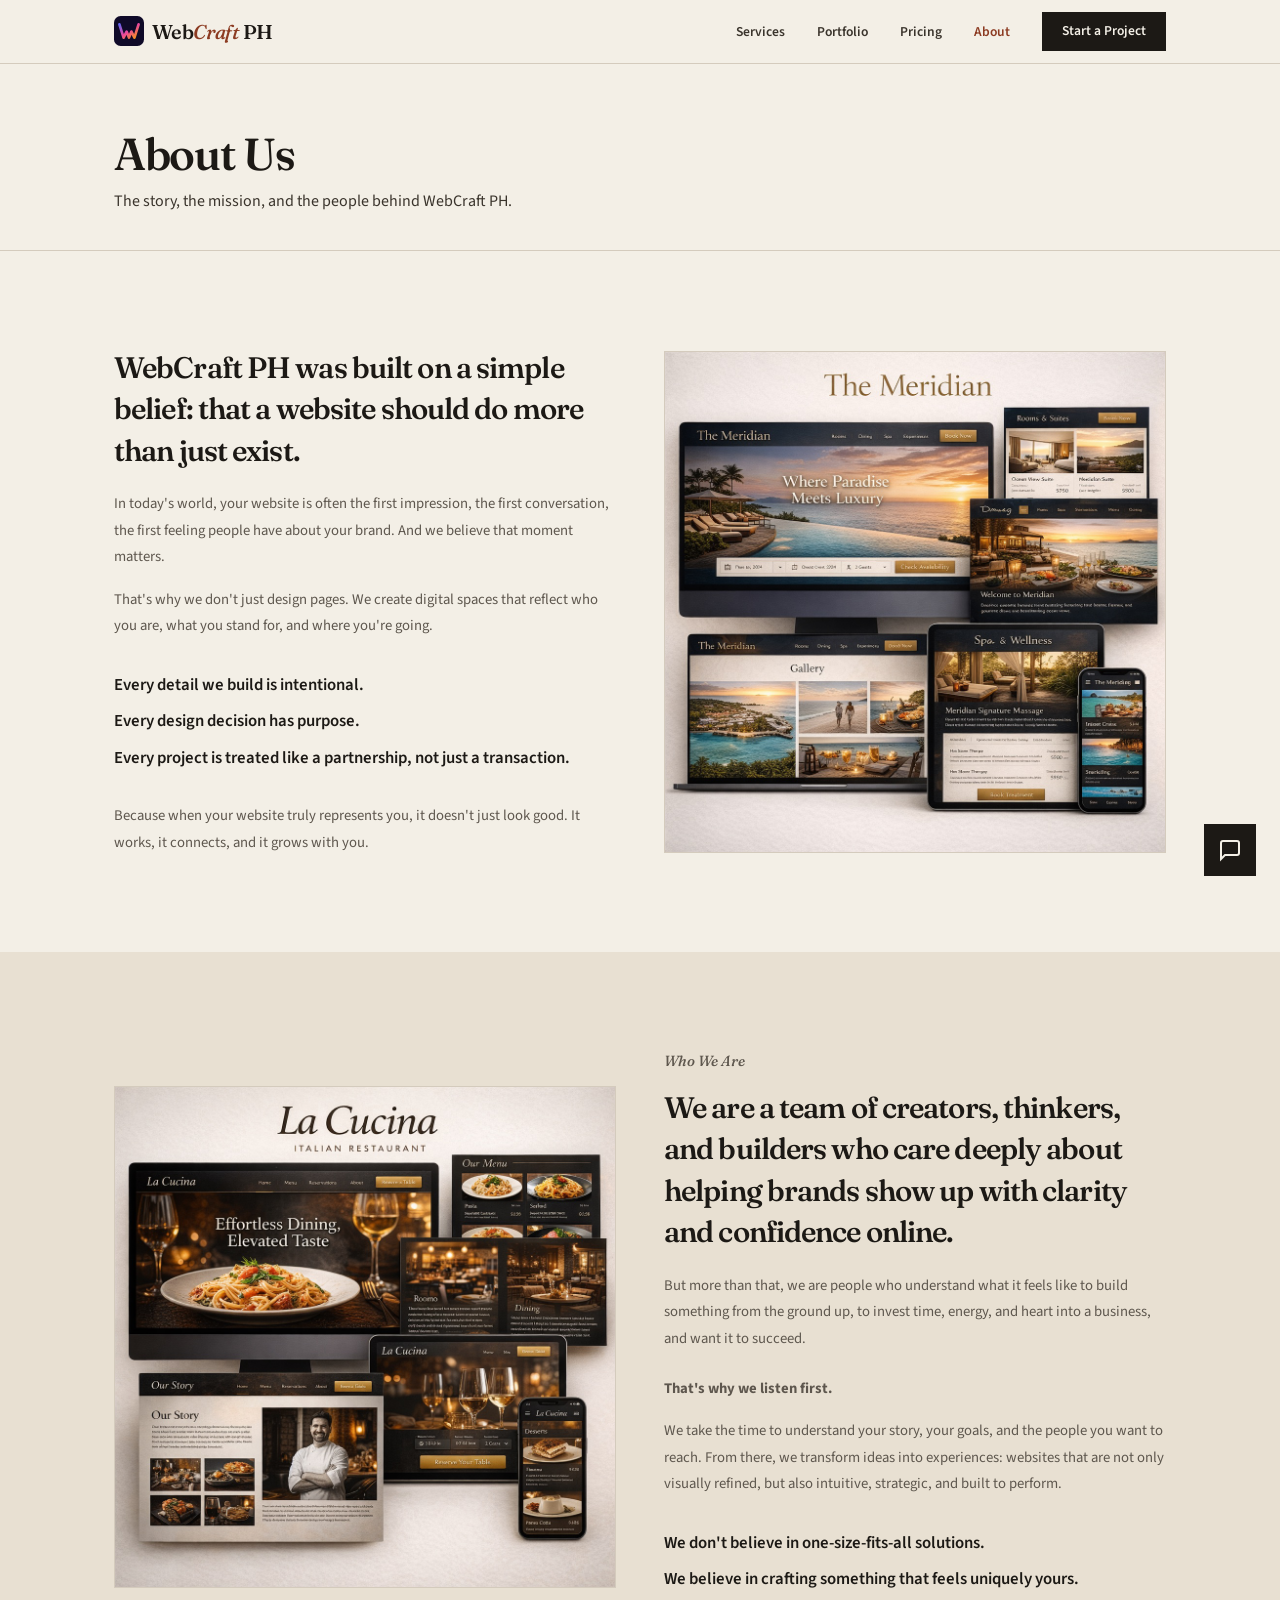
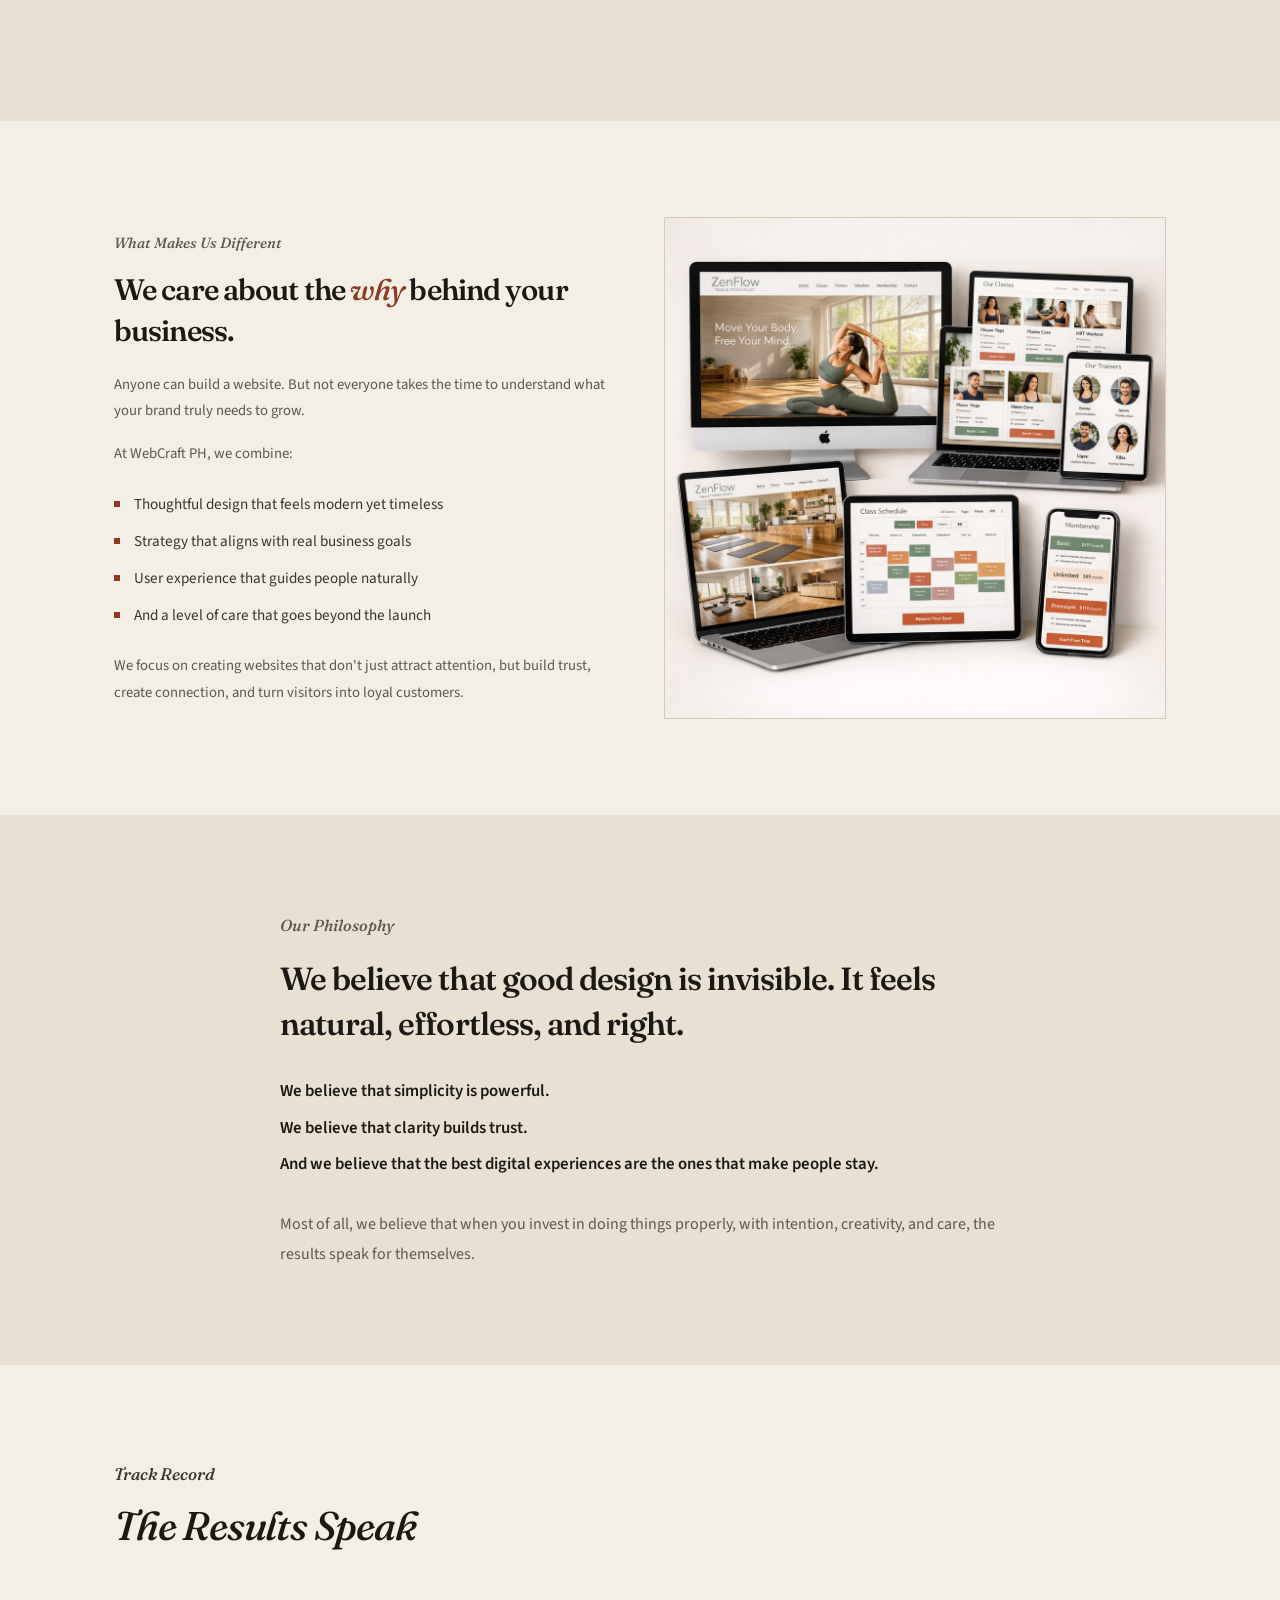
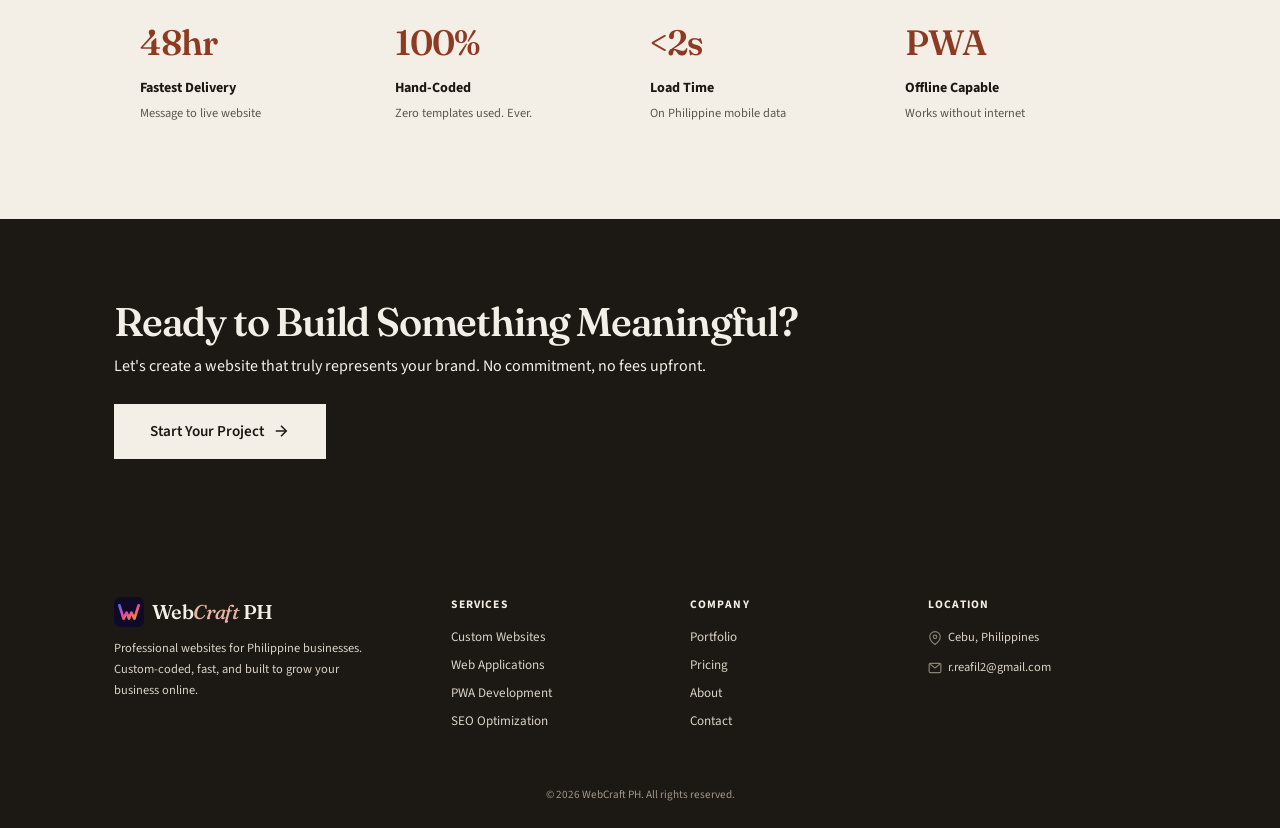
==== commit 38fc238d: "Restyle the site as a paper studio instead of a purple template Keep the portrait, mockups, and live" ====
--- a/about.html
+++ b/about.html
@@ -3,13 +3,31 @@
 <head>
     <meta charset="UTF-8">
     <meta name="viewport" content="width=device-width, initial-scale=1.0">
+    <meta name="google-site-verification" content="k2VYANWNN6AIgEUSfqQHsa1RRlEgW1Zc--ljbTb80EU" />
     <title>About | WebCraft PH</title>
     <meta name="description" content="We don't just design pages. We create digital spaces that reflect who you are, what you stand for, and where you're going.">
+    <meta property="og:title" content="About — WebCraft PH">
+    <meta property="og:description" content="We don't just design pages. We create digital spaces that reflect who you are, what you stand for, and where you're going.">
+    <meta property="og:image" content="https://webcraftph.com/og-image.png?v=4">
+    <meta property="og:url" content="https://webcraftph.com/about.html">
+    <meta property="og:type" content="website">
+    <meta name="twitter:card" content="summary_large_image">
+    <meta name="twitter:title" content="About — WebCraft PH">
+    <meta name="twitter:description" content="We don't just design pages. We create digital spaces that reflect who you are.">
+    <meta name="twitter:image" content="https://webcraftph.com/og-image.png?v=4">
     <link rel="preconnect" href="https://fonts.googleapis.com">
     <link rel="preconnect" href="https://fonts.gstatic.com" crossorigin>
-    <link href="https://fonts.googleapis.com/css2?family=Inter:wght@400;500;600;700;800;900&family=JetBrains+Mono:wght@400;500;700&display=swap" rel="stylesheet">
+    <link href="https://fonts.googleapis.com/css2?family=Fraunces:ital,opsz,wght@0,9..144,560;0,9..144,640;1,9..144,500&family=Source+Sans+3:ital,wght@0,400;0,600;0,700;1,400&display=swap" rel="stylesheet">
+    <link rel="icon" href="/favicon.ico" sizes="32x32">
     <link rel="icon" href="images/logo.svg" type="image/svg+xml">
+    <link rel="icon" type="image/png" sizes="192x192" href="/icon-192.png">
+    <link rel="icon" type="image/png" sizes="512x512" href="/icon-512.png">
+    <link rel="apple-touch-icon" sizes="180x180" href="/apple-touch-icon.png">
+    <link rel="manifest" href="/site.webmanifest">
     <link rel="stylesheet" href="css/style.css">
+    <link rel="stylesheet" href="css/studio.css">
+    <link rel="canonical" href="https://webcraftph.com/about.html">
+    <meta property="og:locale" content="en_PH">
 </head>
 <body class="page-about">
 
@@ -210,5 +228,6 @@
     </footer>
 
     <script src="js/main.js"></script>
+    <script data-goatcounter="https://webcraftph.goatcounter.com/count" async src="//gc.zgo.at/count.js"></script>
 </body>
 </html>
--- a/css/style.css
+++ b/css/style.css
@@ -74,8 +74,9 @@
 .photo-process{background:url('../images/process-bg.jpg') center/cover no-repeat fixed}
 .photo-process::before{background:rgba(6,6,20,0.82)}
 
-.photo-about{background:url('../images/about-bg.jpg') center/cover no-repeat fixed}
-.photo-about::before{background:rgba(6,6,20,0.82)}
+/* Purple diamond/chevron background for the About banner */
+.photo-about{background:url('../images/about-bg-purple.jpg') center/cover no-repeat fixed}
+.photo-about::before{background:rgba(6,6,20,0.42)}
 
 .photo-results{background:url('../images/results-bg.jpg') center/cover no-repeat fixed}
 .photo-results::before{background:rgba(6,6,20,0.78)}
@@ -114,6 +115,9 @@
 .btn-cyan{background:#0891b2;color:var(--white);border-color:#0891b2}.btn-cyan:hover{background:#0e7490;transform:translateY(-2px)}
 .btn-amber{background:#d97706;color:var(--white);border-color:#d97706}.btn-amber:hover{background:#b45309;transform:translateY(-2px)}
 .btn-emerald{background:#16a34a;color:var(--white);border-color:#16a34a}.btn-emerald:hover{background:#15803d;transform:translateY(-2px)}
+.btn-navy{background:#1e40af;color:var(--white);border-color:#1e40af}.btn-navy:hover{background:#1e3a8a;transform:translateY(-2px)}
+.btn-terracotta{background:#c2622d;color:var(--white);border-color:#c2622d}.btn-terracotta:hover{background:#9e4e22;transform:translateY(-2px)}
+.btn-blue{background:#2563eb;color:var(--white);border-color:#2563eb}.btn-blue:hover{background:#1d4ed8;transform:translateY(-2px)}
 
 /* ========== NAV ========== */
 .nav{position:fixed;top:0;left:0;right:0;z-index:1000;padding:.75rem 0;transition:all .3s}
@@ -325,6 +329,9 @@
 .badge-cyan{background:rgba(8,145,178,0.1);color:#22d3ee}.pulse-cyan{background:#06b6d4}
 .badge-amber{background:rgba(217,119,6,0.1);color:#f59e0b}.pulse-amber{background:#f59e0b}
 .badge-emerald{background:rgba(22,163,74,0.1);color:#22c55e}.pulse-emerald{background:#22c55e}
+.badge-navy{background:rgba(30,64,175,0.12);color:#60a5fa}.pulse-navy{background:#1e40af}
+.badge-terracotta{background:rgba(194,98,45,0.12);color:#e0793d}.pulse-terracotta{background:#c2622d}
+.showcase-badge.badge-blue{background:rgba(37,99,235,0.12);color:#60a5fa}.pulse-blue{background:#2563eb}
 .showcase-info h3{font-size:1.5rem;margin-bottom:.4rem}
 .showcase-info > p{color:var(--gray);font-size:.88rem;margin-bottom:1rem;line-height:1.65}
 .feature-list{display:grid;grid-template-columns:1fr 1fr;gap:.3rem .6rem;margin-bottom:1rem}
@@ -386,14 +393,14 @@
 /* ========== COMPARISON TABLE ========== */
 .compare-grid{display:grid;grid-template-columns:1fr auto 1fr;gap:1.5rem;max-width:760px;margin:0 auto;align-items:start}
 .compare-col{display:flex;flex-direction:column;gap:.5rem}
-.compare-header{font-size:.78rem;font-weight:700;text-transform:uppercase;letter-spacing:.08em;padding:.65rem 1rem;border-radius:var(--radius-sm);margin-bottom:.2rem;text-align:center;background:rgba(255,255,255,0.03);color:var(--gray-dark);border:1px solid var(--border)}
-.compare-header-us{background:rgba(99,102,241,0.08);color:var(--primary-light);border-color:rgba(99,102,241,0.2)}
+.compare-header{font-size:.78rem;font-weight:700;text-transform:uppercase;letter-spacing:.08em;padding:.65rem 1rem;border-radius:var(--radius-sm);margin-bottom:.2rem;text-align:center;background:var(--bg-card);color:var(--gray-dark);border:1px solid var(--border)}
+.compare-header-us{background:var(--bg-card);color:var(--primary-light);border-color:rgba(99,102,241,0.2)}
 .compare-item{padding:.55rem .85rem;border-radius:var(--radius-xs);font-size:.83rem;display:flex;align-items:center;gap:.4rem}
-.compare-item.bad{background:rgba(255,255,255,0.02);color:var(--gray-dark);border:1px solid var(--border)}
+.compare-item.bad{background:var(--bg-card);color:var(--gray-dark);border:1px solid var(--border)}
 .compare-item.bad::before{content:"\2717";color:#ef4444;font-weight:800;font-size:.72rem;flex-shrink:0}
-.compare-item.good{background:rgba(99,102,241,0.04);color:var(--gray-light);border:1px solid rgba(99,102,241,0.1)}
+.compare-item.good{background:var(--bg-card);color:var(--gray-light);border:1px solid rgba(99,102,241,0.1)}
 .compare-item.good::before{content:"\2713";color:var(--green);font-weight:800;font-size:.72rem;flex-shrink:0}
-.compare-vs{font-family:var(--mono);font-size:.85rem;font-weight:800;color:var(--gray-dark);align-self:center;background:rgba(255,255,255,0.03);border:1px solid var(--border);border-radius:50%;width:40px;height:40px;display:flex;align-items:center;justify-content:center;margin-top:1.5rem}
+.compare-vs{font-family:var(--mono);font-size:.85rem;font-weight:800;color:var(--gray-dark);align-self:center;background:var(--bg-card);border:1px solid var(--border);border-radius:50%;width:40px;height:40px;display:flex;align-items:center;justify-content:center;margin-top:1.5rem}
 
 /* ========== PRICE CALCULATOR ========== */
 .calc-card{display:grid;grid-template-columns:1.3fr 1fr;gap:2.5rem;background:var(--bg-card);border:1px solid var(--border);border-radius:var(--radius);padding:2rem;max-width:800px;margin:0 auto}
@@ -772,3 +779,85 @@
     .trusted-logo span{font-size:.72rem}
     .results-grid{grid-template-columns:1fr}
 }
+
+/* Very narrow phones: stack portrait + floating cards in normal flow */
+@media(max-width:500px){
+    .hp-stage{
+        height:auto !important;
+        display:flex;
+        flex-direction:column;
+        align-items:center;
+        gap:.9rem;
+        padding:1rem 0 0;
+    }
+    .hp-portrait{
+        position:relative !important;
+        left:auto !important;
+        bottom:auto !important;
+        transform:none !important;
+        height:auto !important;
+        width:75%;
+        max-width:320px;
+        margin:0 auto;
+    }
+    .hp-card,
+    .hp-card-left,
+    .hp-card-right{
+        position:relative !important;
+        left:auto !important;
+        right:auto !important;
+        bottom:auto !important;
+        top:auto !important;
+        max-width:92% !important;
+        width:92%;
+        margin:0 auto;
+        animation:none !important;
+    }
+    .hp-card-stat-sub{display:block}
+    .hp-card p{font-size:.8rem;line-height:1.5}
+    .hp-logos{
+        flex-wrap:wrap;
+        justify-content:center;
+        gap:.45rem;
+        padding:0 .5rem;
+    }
+    .hp-logo{font-size:.68rem;padding:.3rem .55rem}
+}
+
+/* ===== Scroll-reveal: ONLY the About-page images animate (text stays still) ===== */
+/* Kill the generic .reveal fade-up on about-split so text doesn't move */
+.about-split.reveal { opacity: 1; transform: none; transition: none; }
+.about-split.reveal .about-text { opacity: 1; transform: none; transition: none; }
+
+/* Image starts gently offset, slightly zoomed out and soft-blurred */
+.about-split.reveal .about-image {
+  opacity: 0;
+  transform: translateX(40px) scale(0.96);
+  filter: blur(3px);
+  animation: none !important;
+  transition: opacity 2.0s cubic-bezier(0.22, 1, 0.36, 1),
+              transform 2.2s cubic-bezier(0.22, 1, 0.36, 1),
+              filter 1.6s ease-out;
+  transition-delay: 0.15s;
+  will-change: transform, opacity, filter;
+}
+.about-split.about-split-flip.reveal .about-image {
+  transform: translateX(-40px) scale(0.96);
+}
+
+/* Image lands smoothly — long, slow ease */
+.about-split.reveal.visible .about-image {
+  opacity: 1;
+  transform: translateX(0) scale(1);
+  filter: blur(0);
+}
+
+/* Respect users who prefer less motion */
+@media (prefers-reduced-motion: reduce) {
+  .about-split.reveal .about-image {
+    opacity: 1 !important;
+    transform: none !important;
+    filter: none !important;
+    transition: none !important;
+  }
+}
--- a/css/studio.css
+++ b/css/studio.css
@@ -0,0 +1,693 @@
+/* Paper-and-ink studio look. Loaded after style.css. */
+
+:root {
+    --ink: #1c1915;
+    --paper: #f3efe6;
+    --paper-2: #e8e0d2;
+    --rule: #d4cbbd;
+    --muted: #5e574e;
+    --rust: #8c3b22;
+}
+
+body,
+body.light-mode {
+    --primary: var(--rust);
+    --primary-dark: #6d2c18;
+    --primary-light: var(--rust);
+    --accent: var(--rust);
+    --green: #3d6b4f;
+    --purple: var(--rust);
+    --orange: var(--rust);
+    --bg: var(--paper);
+    --bg-alt: var(--paper-2);
+    --bg-card: var(--paper);
+    --gray: var(--muted);
+    --gray-light: #3a342c;
+    --gray-dark: #8a8174;
+    --white: var(--ink);
+    --border: rgba(28, 25, 21, 0.14);
+    --radius: 0;
+    --radius-sm: 0;
+    --radius-xs: 0;
+    --font: "Source Sans 3", "Segoe UI", sans-serif;
+    --mono: "Source Sans 3", sans-serif;
+    background: var(--paper) !important;
+    color: #3a342c;
+    font-family: var(--font);
+}
+
+body::before,
+body::after,
+.services-glow,
+.hp-orb,
+.photo-section::before,
+.hero-portrait::before,
+.hero-portrait::after {
+    display: none !important;
+}
+
+h1, h2, h3,
+.logo,
+.p3-amount,
+.proc-num,
+.result-number,
+.calc-price,
+.compare-header {
+    font-family: "Fraunces", Georgia, serif;
+    font-weight: 560;
+    letter-spacing: -0.03em;
+    color: var(--ink);
+}
+
+h1 em, h2 em, .about-text h2 em, .about-prose h2 em {
+    font-style: italic;
+    font-weight: 500;
+    color: var(--rust);
+}
+
+a { color: var(--rust); }
+a:hover { color: #6d2c18; }
+
+.gradient-text {
+    background: none;
+    -webkit-text-fill-color: currentColor;
+    color: inherit;
+    animation: none;
+    font-style: italic;
+    font-weight: 500;
+}
+
+/* Motion that made the page feel generated */
+.reveal,
+.reveal.visible,
+.reveal.visible .proc-card,
+.reveal.visible .p3-card,
+.reveal.visible .result-card,
+.reveal.visible .bento-card,
+.about-split.reveal,
+.about-split.reveal .about-text,
+.about-split.reveal .about-image,
+.about-split.reveal.visible .about-image,
+.showcase.reveal,
+.showcase.showcase-flip.reveal {
+    opacity: 1 !important;
+    transform: none !important;
+    filter: none !important;
+    animation: none !important;
+    transition: none !important;
+}
+
+/* Nav */
+.nav,
+.nav.scrolled,
+body.light-mode .nav,
+body.light-mode .nav.scrolled {
+    background: var(--paper);
+    backdrop-filter: none;
+    border-bottom: 1px solid var(--rule);
+    box-shadow: none;
+}
+.logo { color: var(--ink); font-size: 1.25rem; }
+.logo-highlight { color: var(--rust); font-style: italic; font-weight: 500; }
+.logo-cube { border-radius: 0; }
+.nav-links a,
+body.light-mode .nav-links a { color: #3a342c; font-weight: 600; }
+.nav-links a:hover,
+.nav-links a.active,
+body.light-mode .nav-links a:hover { color: var(--rust); }
+.menu-toggle span,
+body:has(.hero-studio) .nav:not(.scrolled) .menu-toggle span { background: var(--ink); }
+.theme-toggle { display: none; }
+
+/* Buttons: one shape, no glow */
+.btn,
+.p3-btn,
+.btn-sm,
+.btn-lg {
+    border-radius: 0;
+    box-shadow: none !important;
+    font-family: var(--font);
+    letter-spacing: 0;
+}
+.btn:hover,
+.p3-btn:hover,
+.btn-primary:hover,
+.p3-featured:hover { transform: none !important; }
+.btn-primary,
+.btn-nav,
+.btn-green,
+.btn-purple,
+.btn-brown,
+.btn-cyan,
+.btn-amber,
+.btn-emerald,
+.btn-navy,
+.btn-terracotta,
+.btn-blue,
+.p3-card .btn-primary {
+    background: var(--ink) !important;
+    border-color: var(--ink) !important;
+    color: var(--paper) !important;
+}
+.btn-primary:hover,
+.btn-nav:hover,
+.btn-green:hover,
+.btn-brown:hover,
+.btn-blue:hover {
+    background: var(--rust) !important;
+    border-color: var(--rust) !important;
+}
+.btn-outline {
+    background: transparent !important;
+    color: var(--ink) !important;
+    border-color: var(--ink) !important;
+}
+.btn-outline:hover { background: var(--ink) !important; color: var(--paper) !important; }
+.p3-btn {
+    background: transparent !important;
+    color: var(--ink) !important;
+    border: 1px solid var(--ink) !important;
+}
+.p3-btn.btn-primary,
+a.btn.btn-primary.p3-btn {
+    background: var(--ink) !important;
+    color: var(--paper) !important;
+}
+
+/* Hero */
+.hero-studio {
+    padding: 7.5rem 0 3.5rem;
+    background: var(--paper);
+}
+.studio-hero {
+    display: grid;
+    grid-template-columns: 1.15fr 0.85fr;
+    gap: 3rem;
+    align-items: end;
+}
+.studio-kicker,
+.section-tag,
+.trusted-label {
+    font-family: "Fraunces", Georgia, serif;
+    font-style: italic;
+    font-weight: 500;
+    font-size: 1.05rem;
+    letter-spacing: 0;
+    text-transform: none;
+    color: var(--rust);
+    margin-bottom: 0.85rem;
+}
+.studio-copy h1 {
+    font-size: clamp(3.2rem, 7vw, 5.6rem);
+    line-height: 0.95;
+    font-weight: 560;
+    margin: 0;
+}
+.studio-role {
+    font-family: "Fraunces", Georgia, serif;
+    font-style: italic;
+    font-size: clamp(1.35rem, 2.4vw, 1.85rem);
+    color: var(--ink);
+    margin: 0.8rem 0 1rem;
+}
+.studio-lead {
+    max-width: 36rem;
+    font-size: 1.12rem;
+    line-height: 1.55;
+    color: #3a342c;
+}
+.studio-actions { display: flex; flex-wrap: wrap; gap: 0.75rem; margin: 1.6rem 0 1.4rem; }
+.studio-meta { font-size: 0.98rem; color: #3a342c; }
+.studio-meta strong { color: var(--ink); }
+.studio-tools {
+    margin-top: 1.25rem;
+    padding-top: 1rem;
+    border-top: 1px solid var(--rule);
+    font-size: 0.82rem;
+    letter-spacing: 0.02em;
+    color: var(--muted);
+}
+.studio-portrait {
+    margin: 0;
+    background: #e4d8c6;
+}
+.studio-portrait img {
+    display: block;
+    width: 100%;
+    height: auto;
+}
+.studio-portrait figcaption {
+    padding: 0.55rem 0.15rem 0;
+    font-size: 0.82rem;
+    color: var(--muted);
+    background: var(--paper);
+}
+
+/* Sections */
+.section,
+.section-alt,
+.services-section,
+.trusted-section,
+.page-banner,
+.page-banner.photo-section,
+.photo-section,
+body.light-mode .section-alt,
+body.light-mode .trusted-section {
+    background: var(--paper) !important;
+    background-image: none !important;
+}
+.section-alt,
+.trusted-section { background: var(--paper-2) !important; }
+.section-header { text-align: left; max-width: 40rem; }
+.section-header p:not(.section-tag) {
+    margin-left: 0;
+    max-width: 38rem;
+    color: var(--muted);
+}
+.photo-section .section-header h2,
+.photo-section .section-header p,
+.photo-section .contact-left h2,
+.photo-section .contact-left > p,
+.photo-section .cp,
+.photo-section .contact-link,
+.page-banner.photo-section p,
+.photo-section .about-prose h2,
+.photo-section .about-prose p,
+.photo-section .prose-emphasis p,
+.photo-section .prose-list p {
+    color: #3a342c !important;
+}
+.photo-section .section-header h2,
+.photo-section .contact-left h2,
+.page-banner h1 { color: var(--ink) !important; }
+
+.page-banner,
+.page-banner.photo-section {
+    text-align: left;
+    border-bottom: 1px solid var(--rule);
+    padding: 8rem 0 2.25rem;
+}
+
+/* Industries: words, not emoji tiles */
+.trusted-section { border-color: var(--rule); }
+.tl-icon { display: none; }
+.trusted-logos { justify-content: flex-start; gap: 0.35rem 0; }
+.trusted-logo,
+body.light-mode .trusted-logo {
+    color: var(--ink);
+    font-weight: 600;
+    padding: 0.2rem 0;
+    border-radius: 0;
+}
+.trusted-logo:not(:last-child)::after {
+    content: "·";
+    margin: 0 0.75rem;
+    color: var(--muted);
+    font-weight: 400;
+}
+.trusted-logo:hover,
+body.light-mode .trusted-logo:hover { color: var(--rust); transform: none; }
+
+/* Story block */
+.problem-card,
+body.light-mode .problem-card {
+    background: transparent !important;
+    border: 0 !important;
+    box-shadow: none !important;
+    backdrop-filter: none !important;
+    text-align: left;
+    max-width: 40rem;
+    margin: 0;
+    padding: 0;
+    border-radius: 0 !important;
+}
+.problem-card p { margin: 0; max-width: 38rem; color: #3a342c; }
+
+/* Services */
+.exp-grid { gap: 2rem 2.5rem; }
+.exp-card,
+.exp-card:nth-child(n),
+.exp-hero,
+.exp-wide,
+body.light-mode .exp-card,
+body.light-mode .exp-hero {
+    background: transparent !important;
+    border: 0 !important;
+    border-radius: 0 !important;
+    box-shadow: none !important;
+    backdrop-filter: none !important;
+    transform: none !important;
+    padding: 0 0.5rem 0 0;
+}
+.exp-card::before { display: none !important; }
+.exp-card:hover { transform: none !important; box-shadow: none !important; }
+.exp-icon-wrap,
+.exp-icon-cyan,
+.exp-icon-purple,
+.exp-icon-green,
+.exp-icon-warm {
+    width: auto;
+    height: auto;
+    margin-bottom: 0.6rem;
+    padding: 0;
+    background: none !important;
+    border: 0 !important;
+    border-radius: 0;
+    color: var(--rust);
+}
+.exp-hero { grid-row: auto; }
+.exp-wide { grid-column: auto !important; }
+.exp-wide-inner { grid-template-columns: 1fr !important; gap: 0.75rem; }
+.exp-grid { align-items: start; }
+.exp-tags span,
+body.light-mode .exp-tags span {
+    background: transparent;
+    border: 0;
+    border-bottom: 1px solid var(--rule);
+    border-radius: 0;
+    text-align: left;
+    padding: 0.35rem 0;
+    color: #3a342c;
+}
+.exp-link { color: var(--rust); }
+
+/* Work */
+.showcase,
+body.light-mode .showcase {
+    background: transparent !important;
+    border: 0 !important;
+    border-top: 1px solid var(--rule) !important;
+    border-radius: 0 !important;
+    box-shadow: none !important;
+    padding: 2.5rem 0;
+}
+.showcase:hover { box-shadow: none; border-color: var(--rule); }
+.browser-mock {
+    border-radius: 0;
+    box-shadow: none;
+    border: 1px solid var(--rule);
+}
+.bm-bar { background: #e6dece; }
+.bm-url {
+    background: var(--paper);
+    color: var(--muted);
+    border-radius: 0;
+    font-family: var(--font);
+}
+.showcase-badge,
+.badge-green, .badge-purple, .badge-brown, .badge-cyan,
+.badge-amber, .badge-emerald, .badge-navy, .badge-terracotta,
+.showcase-badge.badge-blue {
+    background: transparent !important;
+    color: #3d6b4f !important;
+    border-radius: 0;
+    padding: 0;
+}
+.badge-pulse { display: none; }
+.tech-stack span {
+    background: transparent;
+    border: 0;
+    border-radius: 0;
+    color: var(--muted);
+    padding: 0;
+    font-family: var(--font);
+    font-size: 0.78rem;
+    font-weight: 600;
+}
+.tech-stack span:not(:last-child)::after { content: "  ·"; color: var(--rule); }
+.fl-check { color: var(--rust); }
+.mockup-card,
+body.light-mode .mockup-card {
+    background: transparent !important;
+    border: 0 !important;
+    border-radius: 0 !important;
+    box-shadow: none !important;
+}
+.mockup-card:hover,
+.mockup-card:hover img { transform: none; box-shadow: none; }
+.mockup-card img { border: 1px solid var(--rule); }
+.mockup-badge {
+    background: var(--paper);
+    color: var(--ink);
+    border-radius: 0;
+    backdrop-filter: none;
+}
+.about-image,
+body.light-mode .about-image {
+    border-radius: 0 !important;
+    box-shadow: none !important;
+    animation: none !important;
+    background: transparent !important;
+    border: 0 !important;
+}
+.about-image img { border: 1px solid var(--rule); }
+
+/* Process, pricing, compare */
+.proc-card,
+.result-card,
+.p3-card,
+.p3-featured,
+body.light-mode .proc-card,
+body.light-mode .result-card,
+body.light-mode .p3-card,
+body.light-mode .p3-featured,
+.photo-section .proc-card,
+.photo-section .result-card,
+.photo-section .problem-card {
+    background: transparent !important;
+    border: 0 !important;
+    border-radius: 0 !important;
+    box-shadow: none !important;
+    backdrop-filter: none !important;
+    transform: none !important;
+}
+.proc-card { padding: 0 1.25rem 0 0; text-align: left; }
+.proc-arrow { display: none; }
+.process-cards { max-width: none; gap: 1.5rem; }
+.proc-num { opacity: 1; color: var(--rust); font-size: 2rem; }
+.proc-tag {
+    background: transparent;
+    border: 0;
+    border-radius: 0;
+    padding: 0;
+    color: var(--muted);
+}
+.proc-card:hover, .result-card:hover { transform: none; border-color: transparent; }
+
+.p3-grid { align-items: stretch; }
+.p3-card, .p3-featured {
+    border-top: 2px solid var(--ink) !important;
+    text-align: left;
+    padding: 0 1.5rem 0 0;
+    display: flex;
+    flex-direction: column;
+}
+.p3-list { flex: 1; }
+.p3-btn { margin-top: auto; }
+.p3-featured { border-top-color: var(--rust) !important; }
+.p3-color-bar { display: none; }
+.p3-pop-label {
+    position: static;
+    transform: none;
+    background: none;
+    color: var(--rust);
+    padding: 0.85rem 0 0;
+    letter-spacing: 0.04em;
+    font-size: 0.72rem;
+    display: block;
+    width: auto;
+    right: auto;
+    top: auto;
+    height: auto;
+}
+.p3-card:not(.p3-featured)::before {
+    content: "";
+    display: block;
+    height: 1.55rem;
+}
+.p3-badge,
+.badge-blue, .badge-indigo, .badge-teal {
+    background: none;
+    border: 0;
+    border-radius: 0;
+    padding: 0.8rem 0 0;
+    color: var(--rust);
+}
+.p3-amount, .p3-amount-featured,
+body.light-mode .p3-featured .p3-amount { color: var(--ink) !important; }
+.p3-peso { font-family: "Fraunces", Georgia, serif; color: var(--muted); }
+.p3-delivery {
+    background: none;
+    border: 0;
+    border-radius: 0;
+    padding: 0;
+    color: var(--muted);
+}
+.p3-check, .check-blue, .check-indigo, .check-teal {
+    background: none;
+    border: 0;
+    border-radius: 0;
+    color: var(--rust);
+    width: auto;
+    height: auto;
+}
+.p3-list li,
+body.light-mode .p3-featured .p3-list li,
+body.light-mode .p3-featured .p3-includes { color: #3a342c !important; }
+.p3-guarantee,
+body.light-mode .p3-guarantee {
+    background: transparent;
+    border: 0;
+    border-top: 1px solid var(--rule);
+    border-radius: 0;
+    justify-content: flex-start;
+    padding-left: 0;
+}
+.p3-g-item svg { color: var(--rust); }
+
+.compare-grid {
+    max-width: none;
+    gap: 2.5rem;
+    border-top: 1px solid var(--rule);
+    padding-top: 0.5rem;
+}
+.compare-vs { display: none; }
+.compare-header,
+.compare-header-us,
+body.light-mode .compare-header {
+    background: transparent;
+    border: 0;
+    border-bottom: 1px solid var(--ink);
+    border-radius: 0;
+    text-align: left;
+    text-transform: none;
+    letter-spacing: -0.02em;
+    font-size: 1.45rem;
+    padding: 1rem 0 0.4rem;
+    color: var(--ink);
+}
+.compare-item,
+.compare-item.bad,
+.compare-item.good,
+body.light-mode .compare-item.bad,
+body.light-mode .compare-item.good {
+    background: transparent !important;
+    border: 0 !important;
+    border-bottom: 1px solid var(--rule) !important;
+    border-radius: 0 !important;
+    color: #3a342c !important;
+    padding: 0.8rem 0;
+}
+.compare-item.bad::before { color: #a33b32; }
+.compare-item.good::before { color: #3d6b4f; }
+
+.result-card { text-align: left; border-top: 1px solid var(--rule) !important; padding: 1.1rem 1rem 0 0; }
+.result-number { color: var(--rust); }
+.result-label { color: var(--ink); }
+
+/* Calculator and contact */
+.calc-card,
+.calc-result,
+.contact-right,
+body.light-mode .calc-card,
+body.light-mode .contact-right,
+.photo-section .contact-right {
+    background: transparent !important;
+    border: 1px solid var(--rule) !important;
+    border-radius: 0 !important;
+    box-shadow: none !important;
+    backdrop-filter: none !important;
+}
+.calc-result { border: 0 !important; background: var(--paper-2) !important; }
+.calc-price { color: var(--ink); }
+.calc-range { background: var(--rule); height: 2px; }
+.calc-range::-webkit-slider-thumb { background: var(--rust); }
+.form-group label,
+.calc-group label { color: var(--ink); }
+.form-group input,
+.form-group textarea,
+body.light-mode .form-group input,
+body.light-mode .form-group textarea {
+    background: #fff !important;
+    color: var(--ink) !important;
+    border: 1px solid var(--rule) !important;
+    border-radius: 0 !important;
+    box-shadow: none !important;
+}
+.form-group input:focus,
+.form-group textarea:focus { border-color: var(--ink) !important; }
+.contact-link, .photo-section .contact-link { color: var(--rust) !important; }
+.cp-dot { background: var(--rust); border-radius: 0; }
+.prose-emphasis p,
+.prose-highlight,
+body.light-mode .prose-emphasis p,
+body.light-mode .prose-highlight { color: var(--ink); }
+.prose-list p::before { border-radius: 0; background: var(--rust); }
+
+.cta-banner {
+    background: var(--ink) !important;
+    text-align: left;
+}
+.cta-banner h2,
+.cta-banner p { color: var(--paper) !important; }
+.cta-banner .btn-primary {
+    background: var(--paper) !important;
+    color: var(--ink) !important;
+    border-color: var(--paper) !important;
+}
+.cta-banner .btn-primary:hover { background: #fff !important; }
+
+.float-chat {
+    border-radius: 0;
+    background: var(--ink);
+    color: var(--paper);
+    box-shadow: none;
+}
+.float-chat:hover { background: var(--rust); color: var(--paper); box-shadow: none; transform: none; }
+
+.footer {
+    background: var(--ink) !important;
+    color: #d9d1c4 !important;
+    border-top: 0;
+}
+.footer h4,
+.footer .logo,
+.footer .logo-text { color: var(--paper) !important; }
+.footer .logo-highlight { color: #e7b5a4; }
+.footer a,
+.footer-address,
+.footer-brand p { color: #d9d1c4 !important; }
+.footer a:hover { color: #fff !important; }
+.footer-bottom p { color: #a3988a !important; opacity: 1; }
+.footer-dti { background: transparent; border-color: rgba(243, 239, 230, 0.2); }
+
+.faq-q,
+body.light-mode .faq-q { background: transparent; color: var(--ink); }
+.faq-item,
+body.light-mode .faq-item { border-color: var(--rule); border-radius: 0; }
+
+@media (max-width: 900px) {
+    .studio-hero { grid-template-columns: 1fr; gap: 2rem; }
+    .studio-portrait { max-width: 420px; }
+    .exp-hero { grid-row: auto; }
+    .exp-wide { grid-column: auto !important; }
+    .process-cards { grid-template-columns: 1fr; }
+    .compare-grid { grid-template-columns: 1fr; }
+}
+@media (max-width: 768px) {
+    .nav-links,
+    body.light-mode .nav-links {
+        background: var(--paper) !important;
+        border-bottom: 1px solid var(--rule);
+        align-items: flex-start;
+        box-shadow: 0 16px 28px rgba(28, 25, 21, 0.06);
+        padding: 0.5rem 1.5rem 1.25rem;
+    }
+    .nav-links .btn { width: auto; }
+    .exp-grid { grid-template-columns: 1fr; }
+    .exp-wide { grid-column: auto; }
+    .hero-studio { padding-top: 6rem; }
+    .studio-copy h1 { font-size: 3.1rem; }
+    .p3-grid { max-width: none; }
+    .trusted-logos { justify-content: flex-start; }
+}
